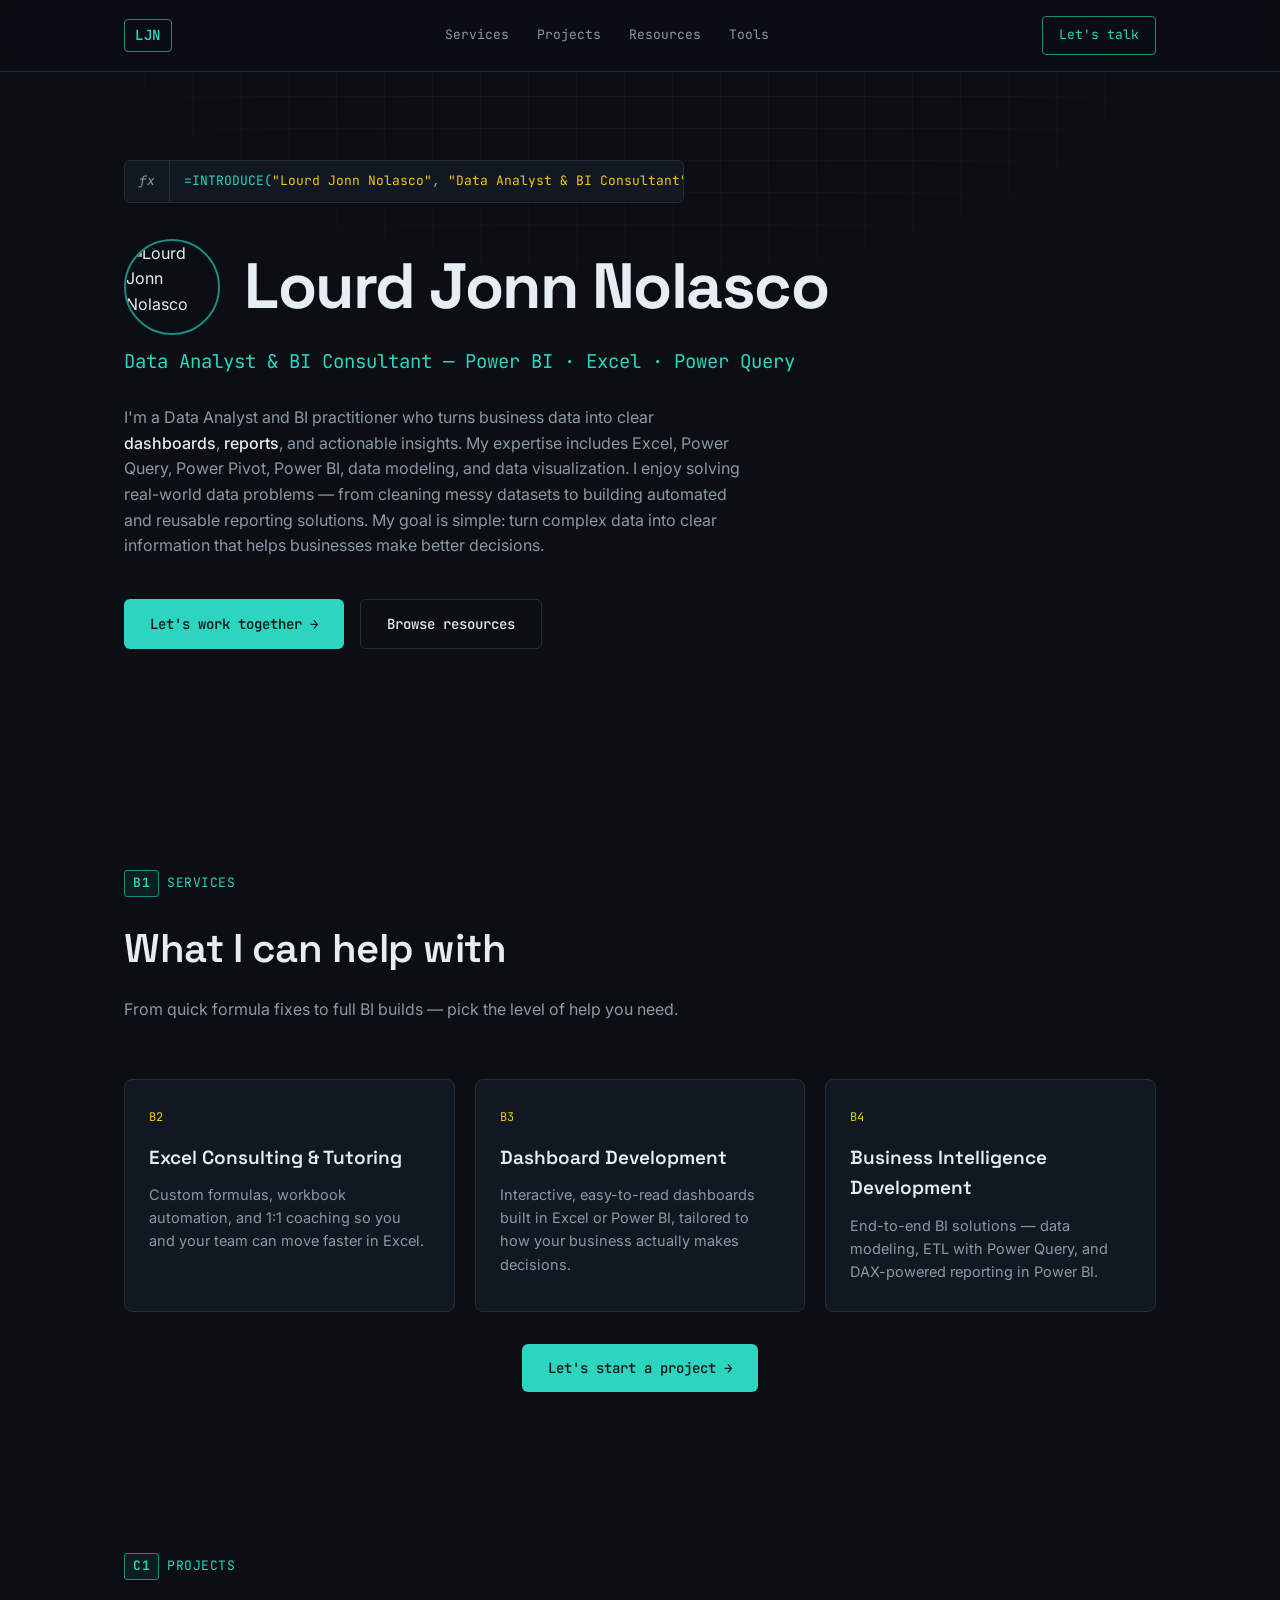
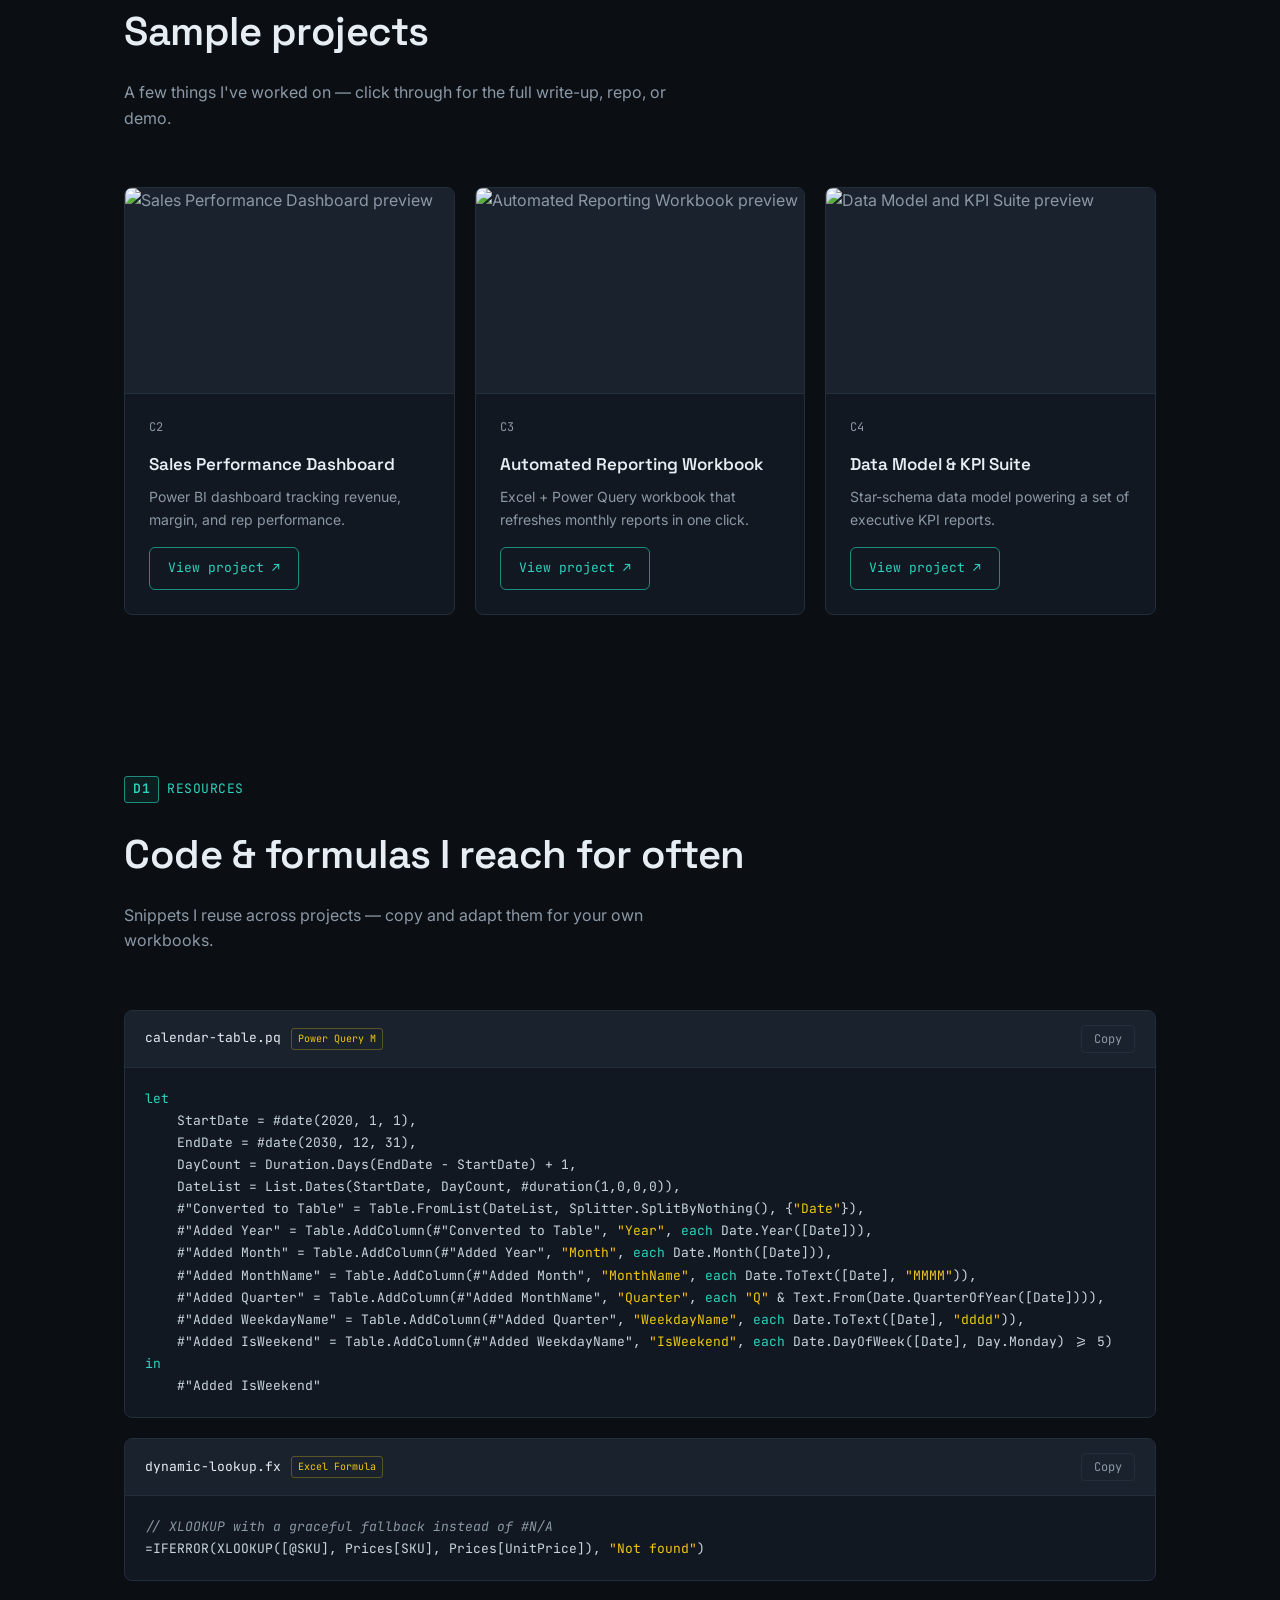
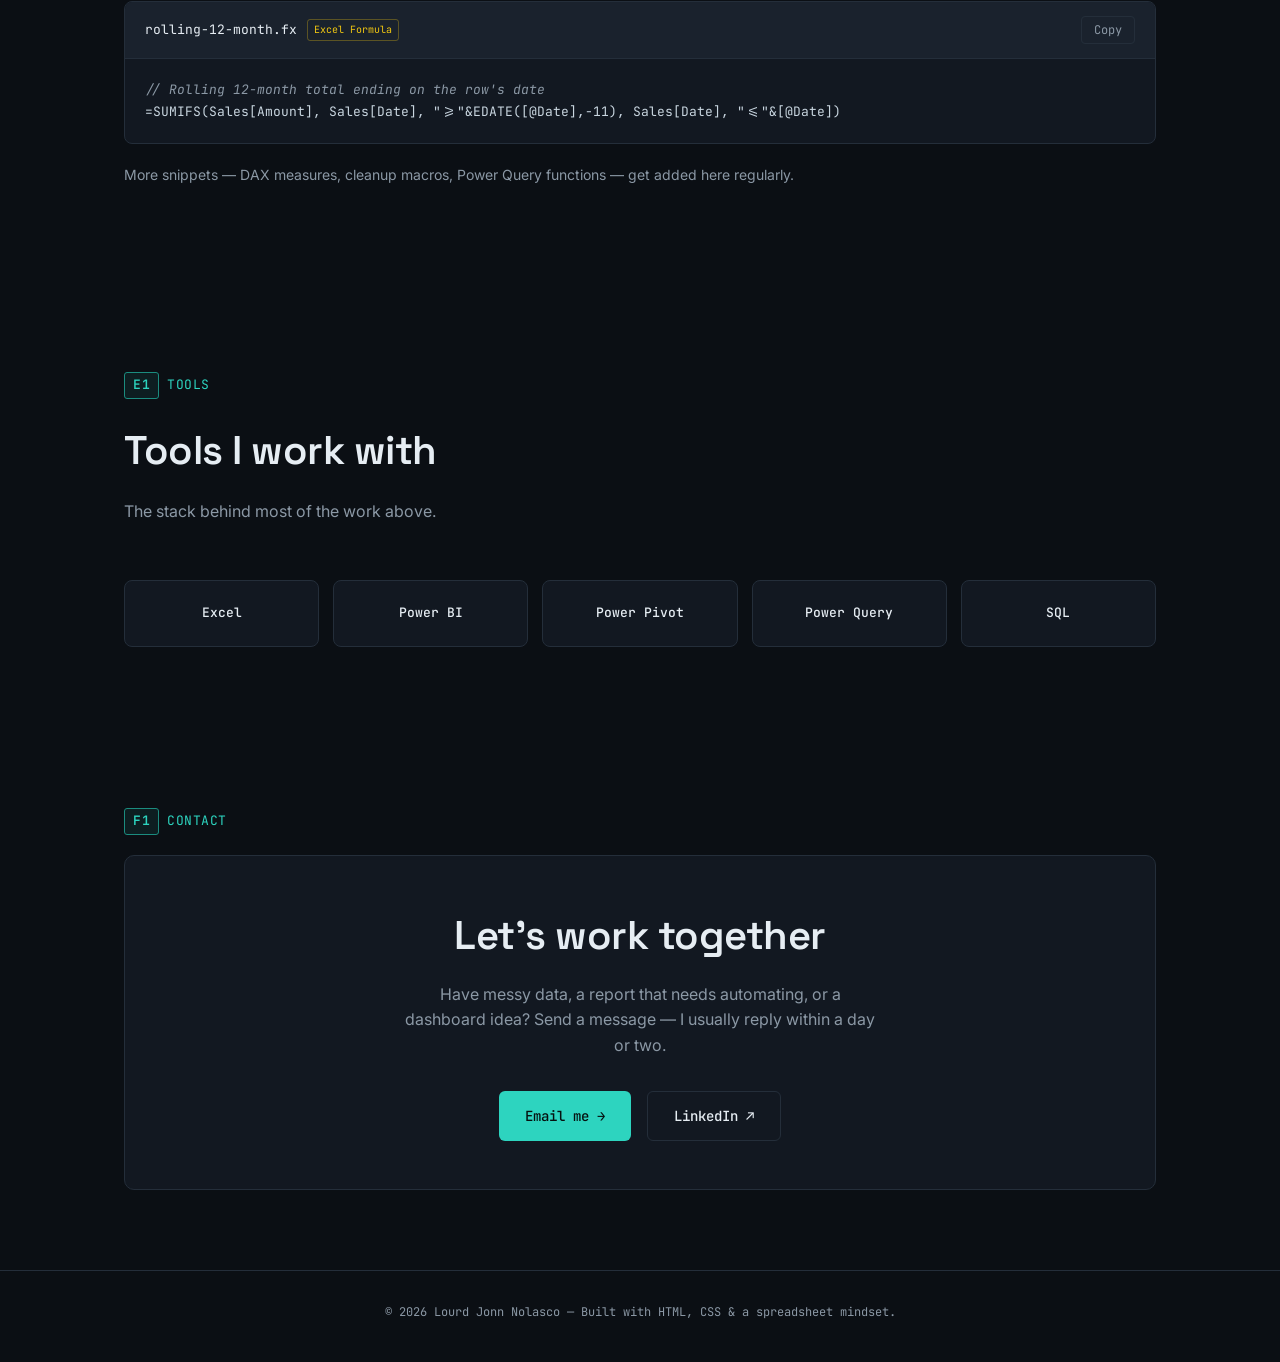
==== index.html @ ba70ca7f "Add files via upload" ====
<!DOCTYPE html>
<html lang="en">
<head>
<meta charset="UTF-8">
<meta name="viewport" content="width=device-width, initial-scale=1.0">
<title>Lourd Jonn Nolasco — Data Analyst &amp; BI Consultant</title>
<meta name="description" content="Lourd Jonn Nolasco — Data Analyst &amp; BI Consultant. Excel consulting, dashboard development, and business intelligence solutions.">
<link rel="preconnect" href="https://fonts.googleapis.com">
<link rel="preconnect" href="https://fonts.gstatic.com" crossorigin>
<link href="https://fonts.googleapis.com/css2?family=Space+Grotesk:wght@400;500;600;700&family=Inter:wght@400;500;600&family=JetBrains+Mono:wght@400;500;600&display=swap" rel="stylesheet">
<link rel="stylesheet" href="assets/css/style.css">
</head>
<body>

<div class="grid-bg"></div>

<nav>
  <div class="nav-inner">
    <a href="#hero" class="logo">LJN</a>
    <div class="nav-links">
      <a href="#services">Services</a>
      <a href="#projects">Projects</a>
      <a href="#resources">Resources</a>
      <a href="#tools">Tools</a>
    </div>
    <a href="#contact" class="nav-cta">Let's talk</a>
  </div>
</nav>

<main class="wrap">

  <!-- HERO / ABOUT -->
  <section id="hero">
    <div class="formula-bar">
      <span class="fx">fx</span>
      <span class="formula">=INTRODUCE(<span class="str">"Lourd Jonn Nolasco"</span>, <span class="str">"Data Analyst &amp; BI Consultant"</span>)</span>
    </div>
    <div class="hero-top">
      <img src="photo.jpg" alt="Lourd Jonn Nolasco" class="hero-photo">
      <h1 class="hero-title">Lourd Jonn Nolasco</h1>
    </div>
    <p class="hero-subtitle">Data Analyst &amp; BI Consultant — Power BI · Excel · Power Query</p>
    <p class="hero-bio">
      I'm a Data Analyst and BI practitioner who turns business data into clear
      <strong>dashboards</strong>, <strong>reports</strong>, and actionable insights. My expertise
      includes Excel, Power Query, Power Pivot, Power BI, data modeling, and data visualization.
      I enjoy solving real-world data problems — from cleaning messy datasets to building automated
      and reusable reporting solutions. My goal is simple: turn complex data into clear information
      that helps businesses make better decisions.
    </p>
    <div class="btn-row">
      <a href="#contact" class="btn btn-primary">Let's work together →</a>
      <a href="#resources" class="btn btn-secondary">Browse resources</a>
    </div>
  </section>

  <!-- SERVICES -->
  <section id="services">
    <span class="eyebrow"><span class="cell">B1</span> SERVICES</span>
    <h2>What I can help with</h2>
    <p class="section-intro">From quick formula fixes to full BI builds — pick the level of help you need.</p>
    <div class="services-grid">
      <div class="service-card">
        <span class="service-ref">B2</span>
        <h3>Excel Consulting &amp; Tutoring</h3>
        <p>Custom formulas, workbook automation, and 1:1 coaching so you and your team can move faster in Excel.</p>
      </div>
      <div class="service-card">
        <span class="service-ref">B3</span>
        <h3>Dashboard Development</h3>
        <p>Interactive, easy-to-read dashboards built in Excel or Power BI, tailored to how your business actually makes decisions.</p>
      </div>
      <div class="service-card">
        <span class="service-ref">B4</span>
        <h3>Business Intelligence Development</h3>
        <p>End-to-end BI solutions — data modeling, ETL with Power Query, and DAX-powered reporting in Power BI.</p>
      </div>
    </div>

    <!-- TODO: replace # with your actual Google Form link -->
    <div class="services-cta">
      <a href="#" target="_blank" rel="noopener" class="btn btn-primary" id="start-project-btn">Let's start a project →</a>
    </div>
  </section>

  <!-- PROJECTS -->
  <section id="projects">
    <span class="eyebrow"><span class="cell">C1</span> PROJECTS</span>
    <h2>Sample projects</h2>
    <p class="section-intro">A few things I've worked on — click through for the full write-up, repo, or demo.</p>
    <div class="projects-grid">

      <!-- Project 1 -->
      <div class="project-card">
        <div class="project-thumb">
          <!-- TODO: replace with your thumbnail image or GIF, e.g. assets/images/projects/sales-dashboard.gif -->
          <img src="assets/images/projects/sales-dashboard.gif" alt="Sales Performance Dashboard preview">
        </div>
        <div class="project-body">
          <span class="ref">C2</span>
          <h3>Sales Performance Dashboard</h3>
          <p>Power BI dashboard tracking revenue, margin, and rep performance.</p>
          <!-- TODO: replace # with your YouTube / GitHub / live demo link -->
          <a href="#" target="_blank" rel="noopener" class="project-link">View project ↗</a>
        </div>
      </div>

      <!-- Project 2 -->
      <div class="project-card">
        <div class="project-thumb">
          <img src="assets/images/projects/automated-reporting.gif" alt="Automated Reporting Workbook preview">
        </div>
        <div class="project-body">
          <span class="ref">C3</span>
          <h3>Automated Reporting Workbook</h3>
          <p>Excel + Power Query workbook that refreshes monthly reports in one click.</p>
          <a href="#" target="_blank" rel="noopener" class="project-link">View project ↗</a>
        </div>
      </div>

      <!-- Project 3 -->
      <div class="project-card">
        <div class="project-thumb">
          <img src="assets/images/projects/kpi-suite.gif" alt="Data Model and KPI Suite preview">
        </div>
        <div class="project-body">
          <span class="ref">C4</span>
          <h3>Data Model &amp; KPI Suite</h3>
          <p>Star-schema data model powering a set of executive KPI reports.</p>
          <a href="#" target="_blank" rel="noopener" class="project-link">View project ↗</a>
        </div>
      </div>

    </div>
  </section>

  <!-- RESOURCES -->
  <section id="resources">
    <span class="eyebrow"><span class="cell">D1</span> RESOURCES</span>
    <h2>Code &amp; formulas I reach for often</h2>
    <p class="section-intro">Snippets I reuse across projects — copy and adapt them for your own workbooks.</p>

    <div class="resource-block">
      <div class="resource-header">
        <span class="resource-title">calendar-table.pq <span class="tag">Power Query M</span></span>
        <button class="copy-btn" data-target="snippet-1">Copy</button>
      </div>
      <pre id="snippet-1"><span class="kw">let</span>
    StartDate = #date(2020, 1, 1),
    EndDate = #date(2030, 12, 31),
    DayCount = Duration.Days(EndDate - StartDate) + 1,
    DateList = List.Dates(StartDate, DayCount, #duration(1,0,0,0)),
    #"Converted to Table" = Table.FromList(DateList, Splitter.SplitByNothing(), {<span class="str">"Date"</span>}),
    #"Added Year" = Table.AddColumn(#"Converted to Table", <span class="str">"Year"</span>, <span class="kw">each</span> Date.Year([Date])),
    #"Added Month" = Table.AddColumn(#"Added Year", <span class="str">"Month"</span>, <span class="kw">each</span> Date.Month([Date])),
    #"Added MonthName" = Table.AddColumn(#"Added Month", <span class="str">"MonthName"</span>, <span class="kw">each</span> Date.ToText([Date], <span class="str">"MMMM"</span>)),
    #"Added Quarter" = Table.AddColumn(#"Added MonthName", <span class="str">"Quarter"</span>, <span class="kw">each</span> <span class="str">"Q"</span> &amp; Text.From(Date.QuarterOfYear([Date]))),
    #"Added WeekdayName" = Table.AddColumn(#"Added Quarter", <span class="str">"WeekdayName"</span>, <span class="kw">each</span> Date.ToText([Date], <span class="str">"dddd"</span>)),
    #"Added IsWeekend" = Table.AddColumn(#"Added WeekdayName", <span class="str">"IsWeekend"</span>, <span class="kw">each</span> Date.DayOfWeek([Date], Day.Monday) &gt;= 5)
<span class="kw">in</span>
    #"Added IsWeekend"</pre>
    </div>

    <div class="resource-block">
      <div class="resource-header">
        <span class="resource-title">dynamic-lookup.fx <span class="tag">Excel Formula</span></span>
        <button class="copy-btn" data-target="snippet-2">Copy</button>
      </div>
      <pre id="snippet-2"><span class="cm">// XLOOKUP with a graceful fallback instead of #N/A</span>
=IFERROR(XLOOKUP([@SKU], Prices[SKU], Prices[UnitPrice]), <span class="str">"Not found"</span>)</pre>
    </div>

    <div class="resource-block">
      <div class="resource-header">
        <span class="resource-title">rolling-12-month.fx <span class="tag">Excel Formula</span></span>
        <button class="copy-btn" data-target="snippet-3">Copy</button>
      </div>
      <pre id="snippet-3"><span class="cm">// Rolling 12-month total ending on the row's date</span>
=SUMIFS(Sales[Amount], Sales[Date], "&gt;="&amp;EDATE([@Date],-11), Sales[Date], "&lt;="&amp;[@Date])</pre>
    </div>

    <p class="resource-note">More snippets — DAX measures, cleanup macros, Power Query functions — get added here regularly.</p>
  </section>

  <!-- TOOLS -->
  <section id="tools">
    <span class="eyebrow"><span class="cell">E1</span> TOOLS</span>
    <h2>Tools I work with</h2>
    <p class="section-intro">The stack behind most of the work above.</p>
    <div class="tools-grid">
      <div class="tool-badge"><div class="tool-name">Excel</div></div>
      <div class="tool-badge"><div class="tool-name">Power BI</div></div>
      <div class="tool-badge"><div class="tool-name">Power Pivot</div></div>
      <div class="tool-badge"><div class="tool-name">Power Query</div></div>
      <div class="tool-badge"><div class="tool-name">SQL</div></div>
    </div>
  </section>

  <!-- CONTACT -->
  <section id="contact">
    <span class="eyebrow"><span class="cell">F1</span> CONTACT</span>
    <div class="contact-box">
      <h2>Let's work together</h2>
      <p>Have messy data, a report that needs automating, or a dashboard idea? Send a message — I usually reply within a day or two.</p>
      <div class="contact-links">
        <a href="mailto:lourd.nolasco@gmail.com" class="btn btn-primary">Email me →</a>
        <a href="https://www.linkedin.com/in/ljnolasco/" target="_blank" rel="noopener" class="btn btn-secondary">LinkedIn ↗</a>
      </div>
    </div>
  </section>

</main>

<footer>
  © <span id="year"></span> Lourd Jonn Nolasco — Built with HTML, CSS &amp; a spreadsheet mindset.
</footer>

<script>
  document.getElementById('year').textContent = new Date().getFullYear();

  document.querySelectorAll('.copy-btn').forEach(btn => {
    btn.addEventListener('click', () => {
      const target = document.getElementById(btn.dataset.target);
      const text = target.innerText;
      navigator.clipboard.writeText(text).then(() => {
        const original = btn.textContent;
        btn.textContent = 'Copied';
        btn.classList.add('copied');
        setTimeout(() => {
          btn.textContent = original;
          btn.classList.remove('copied');
        }, 1500);
      });
    });
  });
</script>

</body>
</html>
---- assets/css/style.css ----
:root{
  --bg:#0B0F14;
  --surface:#121821;
  --surface-2:#1A222D;
  --border:#242E3A;
  --text:#E6EDF3;
  --text-muted:#8B98A5;
  --accent:#2DD4BF;
  --accent-dim:#1B8C7F;
  --accent-2:#F2C811;
  --font-display:'Space Grotesk', sans-serif;
  --font-body:'Inter', sans-serif;
  --font-mono:'JetBrains Mono', monospace;
}

*{margin:0;padding:0;box-sizing:border-box;}

html{scroll-behavior:smooth;}

body{
  background:var(--bg);
  color:var(--text);
  font-family:var(--font-body);
  line-height:1.6;
  -webkit-font-smoothing:antialiased;
}

a{color:inherit;text-decoration:none;}

.grid-bg{
  position:fixed;
  inset:0;
  background-image:
    linear-gradient(to right, rgba(230,237,243,0.035) 1px, transparent 1px),
    linear-gradient(to bottom, rgba(230,237,243,0.035) 1px, transparent 1px);
  background-size:48px 32px;
  mask-image:radial-gradient(ellipse 80% 60% at 50% 0%, #000 20%, transparent 75%);
  pointer-events:none;
  z-index:0;
}

.wrap{
  max-width:1080px;
  margin:0 auto;
  padding:0 24px;
  position:relative;
  z-index:1;
}

/* NAV */
nav{
  position:fixed;
  top:0;left:0;right:0;
  z-index:100;
  background:rgba(11,15,20,0.85);
  backdrop-filter:blur(10px);
  border-bottom:1px solid var(--border);
}
.nav-inner{
  max-width:1080px;
  margin:0 auto;
  padding:16px 24px;
  display:flex;
  align-items:center;
  justify-content:space-between;
}
.logo{
  font-family:var(--font-mono);
  font-size:14px;
  font-weight:600;
  color:var(--accent);
  border:1px solid var(--accent-dim);
  padding:4px 10px;
  border-radius:4px;
  letter-spacing:0.5px;
}
.nav-links{
  display:flex;
  gap:28px;
  font-family:var(--font-mono);
  font-size:13px;
  color:var(--text-muted);
}
.nav-links a{transition:color .2s;}
.nav-links a:hover{color:var(--accent);}
.nav-cta{
  font-family:var(--font-mono);
  font-size:13px;
  padding:8px 16px;
  border:1px solid var(--accent-dim);
  border-radius:4px;
  color:var(--accent);
  transition:all .2s;
  white-space:nowrap;
}
.nav-cta:hover{background:var(--accent);color:#06110F;}

.mobile-toggle{display:none;background:none;border:none;color:var(--text);font-size:22px;cursor:pointer;}

/* SECTION shared */
section{
  padding:120px 0 40px;
  position:relative;
}
.eyebrow{
  font-family:var(--font-mono);
  font-size:13px;
  color:var(--accent);
  display:inline-flex;
  align-items:center;
  gap:8px;
  margin-bottom:20px;
  letter-spacing:0.5px;
}
.eyebrow .cell{
  border:1px solid var(--accent-dim);
  background:rgba(45,212,191,0.08);
  padding:2px 8px;
  border-radius:3px;
  font-weight:600;
}
h2{
  font-family:var(--font-display);
  font-size:clamp(28px,4vw,40px);
  font-weight:600;
  margin-bottom:16px;
  letter-spacing:-0.5px;
}
.section-intro{
  color:var(--text-muted);
  max-width:560px;
  margin-bottom:56px;
  font-size:16px;
}

/* HERO */
#hero{padding-top:160px;padding-bottom:100px;}
.formula-bar{
  display:flex;
  align-items:center;
  gap:0;
  font-family:var(--font-mono);
  font-size:13px;
  border:1px solid var(--border);
  border-radius:6px;
  background:var(--surface);
  max-width:560px;
  margin-bottom:36px;
  overflow:hidden;
}
.formula-bar .fx{
  padding:10px 14px;
  color:var(--text-muted);
  border-right:1px solid var(--border);
  font-style:italic;
}
.formula-bar .formula{
  padding:10px 14px;
  color:var(--accent);
  overflow-x:auto;
  white-space:nowrap;
}
.formula-bar .formula .str{color:var(--accent-2);}

.hero-top{
  display:flex;
  align-items:center;
  gap:24px;
  margin-bottom:12px;
}
.hero-photo{
  width:96px;
  height:96px;
  border-radius:50%;
  object-fit:cover;
  border:2px solid var(--accent-dim);
  flex-shrink:0;
}
.hero-title{
  font-family:var(--font-display);
  font-weight:700;
  font-size:clamp(38px,6vw,64px);
  line-height:1.05;
  letter-spacing:-1.5px;
  margin:0;
}
.hero-subtitle{
  font-family:var(--font-mono);
  color:var(--accent);
  font-size:clamp(15px,2vw,19px);
  margin-bottom:28px;
}
.hero-bio{
  max-width:620px;
  color:var(--text-muted);
  font-size:16px;
  margin-bottom:40px;
}
.hero-bio strong{color:var(--text);font-weight:500;}

.btn-row{display:flex;gap:16px;flex-wrap:wrap;}
.btn{
  font-family:var(--font-mono);
  font-size:14px;
  padding:13px 26px;
  border-radius:6px;
  font-weight:500;
  transition:all .2s;
  display:inline-flex;
  align-items:center;
  gap:8px;
}
.btn-primary{
  background:var(--accent);
  color:#06110F;
}
.btn-primary:hover{background:#4de3d1;transform:translateY(-1px);}
.btn-secondary{
  border:1px solid var(--border);
  color:var(--text);
}
.btn-secondary:hover{border-color:var(--accent-dim);color:var(--accent);}

/* SERVICES */
.services-grid{
  display:grid;
  grid-template-columns:repeat(3,1fr);
  gap:20px;
}
.service-card{
  background:var(--surface);
  border:1px solid var(--border);
  border-radius:8px;
  padding:28px 24px;
  transition:border-color .2s, transform .2s;
}
.service-card:hover{border-color:var(--accent-dim);transform:translateY(-3px);}
.service-ref{
  font-family:var(--font-mono);
  font-size:12px;
  color:var(--accent-2);
  margin-bottom:16px;
  display:block;
}
.service-card h3{
  font-family:var(--font-display);
  font-size:19px;
  font-weight:600;
  margin-bottom:10px;
}
.service-card p{color:var(--text-muted);font-size:14.5px;}

/* SERVICES CTA (Let's start a project) */
.services-cta{
  margin-top:32px;
  display:flex;
  justify-content:center;
}

/* PROJECTS */
.projects-grid{
  display:grid;
  grid-template-columns:repeat(3,1fr);
  gap:20px;
}
.project-card{
  border:1px solid var(--border);
  border-radius:8px;
  overflow:hidden;
  display:flex;
  flex-direction:column;
  color:var(--text-muted);
  background:var(--surface);
  transition:border-color .2s, transform .2s;
}
.project-card:hover{border-color:var(--accent-dim);transform:translateY(-3px);}

.project-thumb{
  width:100%;
  aspect-ratio:16/10;
  background:var(--surface-2);
  overflow:hidden;
  position:relative;
  border-bottom:1px solid var(--border);
}
.project-thumb img{
  width:100%;
  height:100%;
  object-fit:cover;
  display:block;
}

.project-body{
  padding:24px;
  display:flex;
  flex-direction:column;
  flex:1;
}
.project-card .ref{
  font-family:var(--font-mono);
  font-size:12px;
  color:var(--text-muted);
}
.project-card h3{
  font-family:var(--font-display);
  font-size:17px;
  color:var(--text);
  font-weight:600;
  margin:14px 0 8px;
}
.project-card p{font-size:14px;margin-bottom:16px;}
.project-card .status{
  font-family:var(--font-mono);
  font-size:11px;
  color:var(--accent);
  border:1px solid var(--accent-dim);
  display:inline-block;
  padding:3px 8px;
  border-radius:3px;
  margin-top:auto;
  margin-bottom:16px;
  width:fit-content;
}
.project-link{
  font-family:var(--font-mono);
  font-size:13px;
  padding:10px 18px;
  border-radius:6px;
  border:1px solid var(--accent-dim);
  color:var(--accent);
  display:inline-flex;
  align-items:center;
  gap:6px;
  width:fit-content;
  transition:all .2s;
  margin-top:auto;
}
.project-link:hover{background:var(--accent);color:#06110F;}

/* RESOURCES */
.resource-block{
  background:var(--surface);
  border:1px solid var(--border);
  border-radius:8px;
  margin-bottom:20px;
  overflow:hidden;
}
.resource-header{
  display:flex;
  align-items:center;
  justify-content:space-between;
  padding:14px 20px;
  border-bottom:1px solid var(--border);
  background:var(--surface-2);
}
.resource-title{
  font-family:var(--font-mono);
  font-size:13px;
  color:var(--text);
  display:flex;
  align-items:center;
  gap:10px;
}
.resource-title .tag{
  font-size:10px;
  color:var(--accent-2);
  border:1px solid rgba(242,200,17,0.3);
  padding:2px 6px;
  border-radius:3px;
}
.copy-btn{
  font-family:var(--font-mono);
  font-size:12px;
  color:var(--text-muted);
  background:none;
  border:1px solid var(--border);
  padding:5px 12px;
  border-radius:4px;
  cursor:pointer;
  transition:all .2s;
}
.copy-btn:hover{color:var(--accent);border-color:var(--accent-dim);}
.copy-btn.copied{color:var(--accent);border-color:var(--accent);}
pre{
  padding:20px;
  overflow-x:auto;
  font-family:var(--font-mono);
  font-size:13px;
  line-height:1.7;
  color:#c9d6e0;
}
pre .kw{color:var(--accent);}
pre .str{color:var(--accent-2);}
pre .cm{color:var(--text-muted);font-style:italic;}
.resource-note{
  color:var(--text-muted);
  font-size:14px;
  margin-bottom:24px;
}

/* TOOLS */
.tools-grid{
  display:grid;
  grid-template-columns:repeat(5,1fr);
  gap:14px;
}
.tool-badge{
  background:var(--surface);
  border:1px solid var(--border);
  border-radius:8px;
  padding:22px 16px;
  text-align:center;
  transition:all .2s;
}
.tool-badge:hover{border-color:var(--accent-dim);transform:translateY(-2px);}
.tool-badge .tool-name{
  font-family:var(--font-mono);
  font-size:13px;
  font-weight:500;
}

/* CONTACT */
#contact{padding-bottom:60px;}
.contact-box{
  background:var(--surface);
  border:1px solid var(--border);
  border-radius:10px;
  padding:48px 40px;
  text-align:center;
}
.contact-box h2{margin-bottom:14px;}
.contact-box p{color:var(--text-muted);max-width:480px;margin:0 auto 32px;}
.contact-links{
  display:flex;
  justify-content:center;
  gap:16px;
  flex-wrap:wrap;
}

footer{
  text-align:center;
  padding:32px 24px 40px;
  font-family:var(--font-mono);
  font-size:12px;
  color:var(--text-muted);
  border-top:1px solid var(--border);
  margin-top:20px;
}

@media (max-width:800px){
  .services-grid, .projects-grid{grid-template-columns:1fr;}
  .tools-grid{grid-template-columns:repeat(2,1fr);}
  .nav-links{display:none;}
  .mobile-toggle{display:block;}
}

@media (prefers-reduced-motion:reduce){
  html{scroll-behavior:auto;}
  *{transition:none !important;}
}

:focus-visible{
  outline:2px solid var(--accent);
  outline-offset:2px;
}
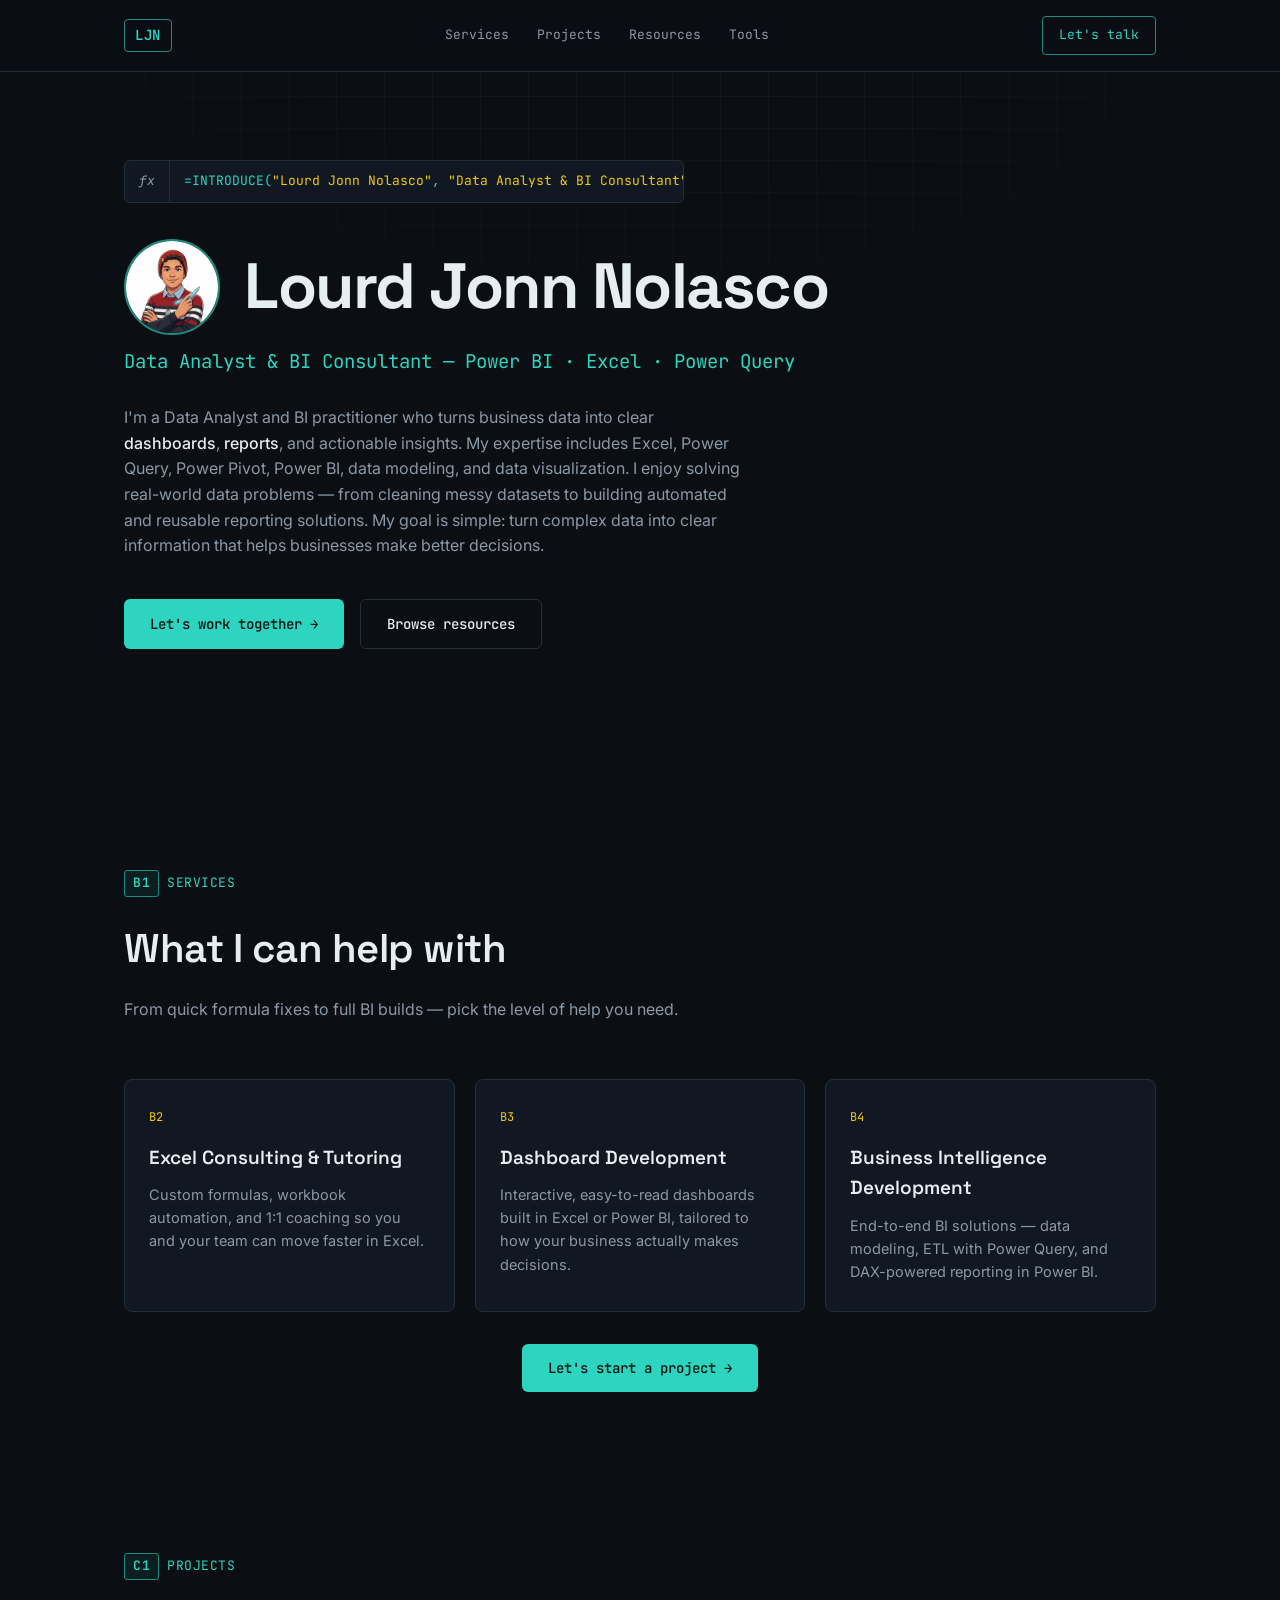
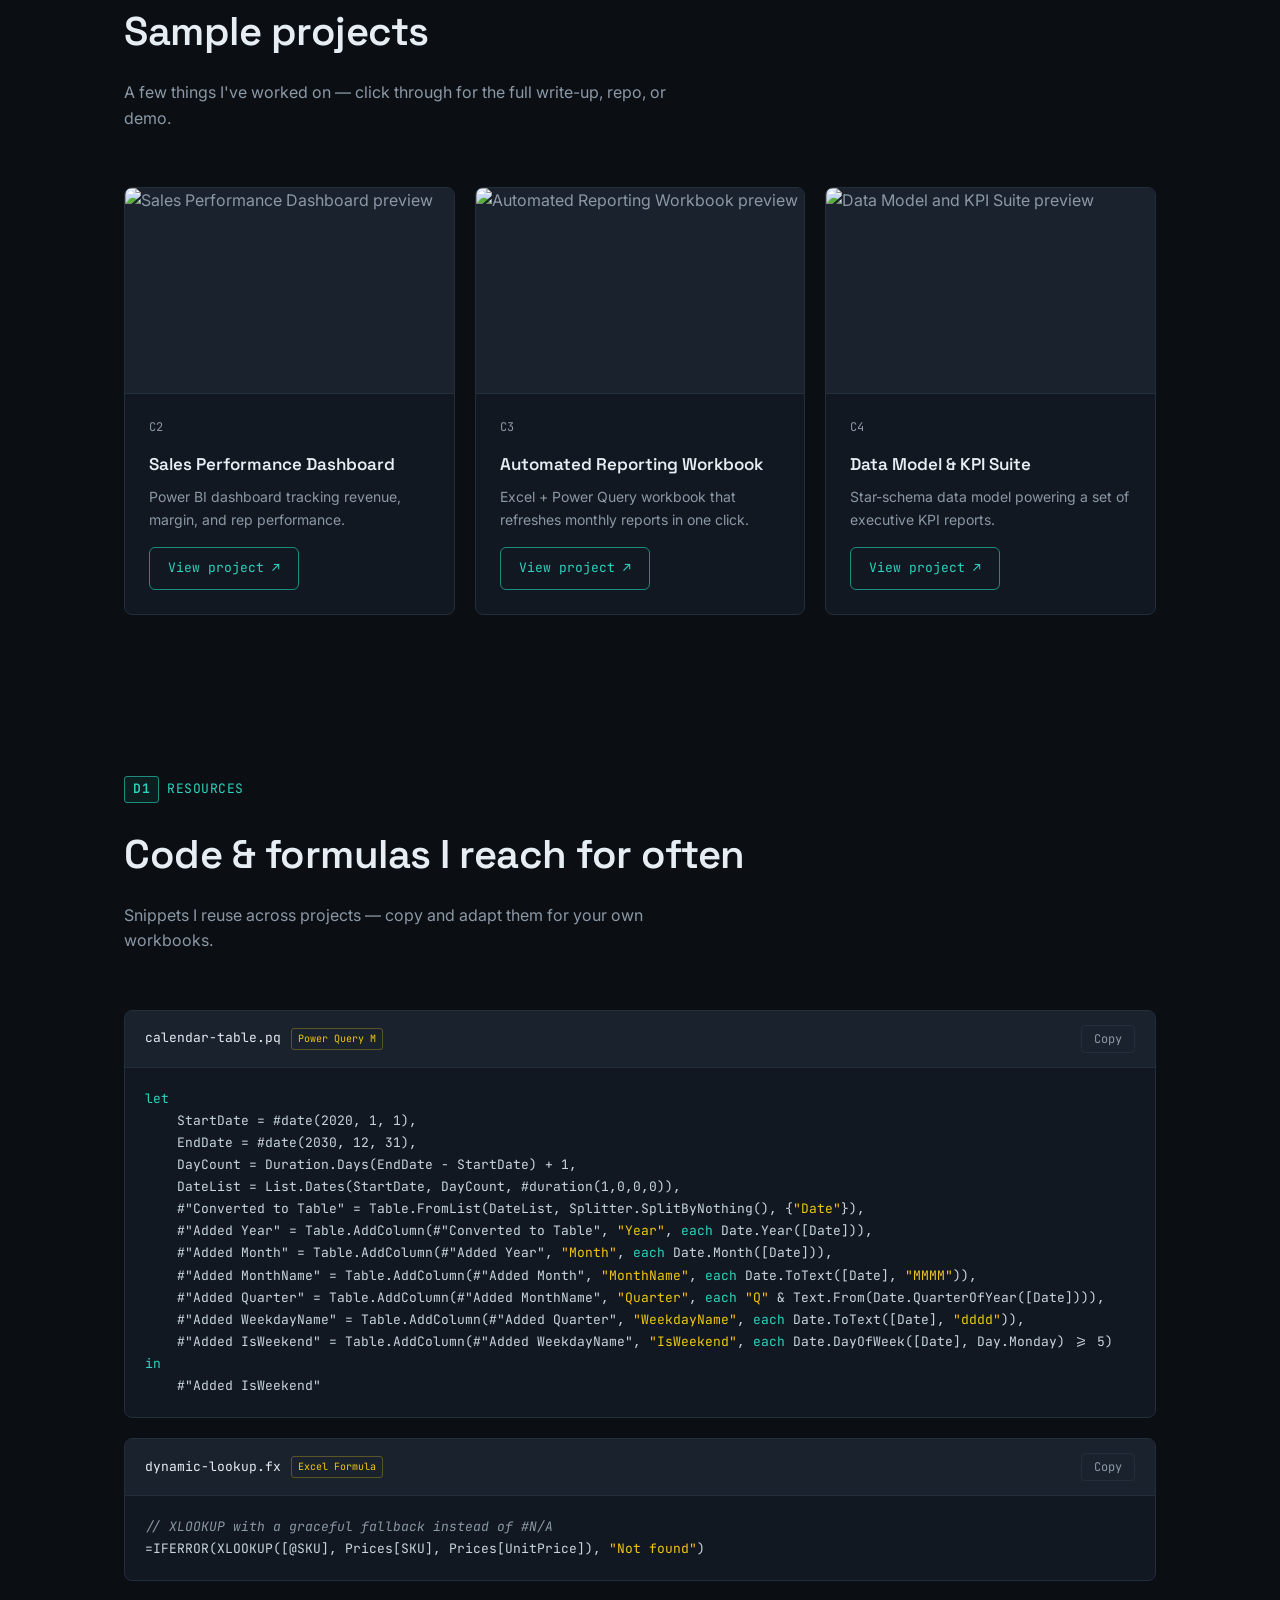
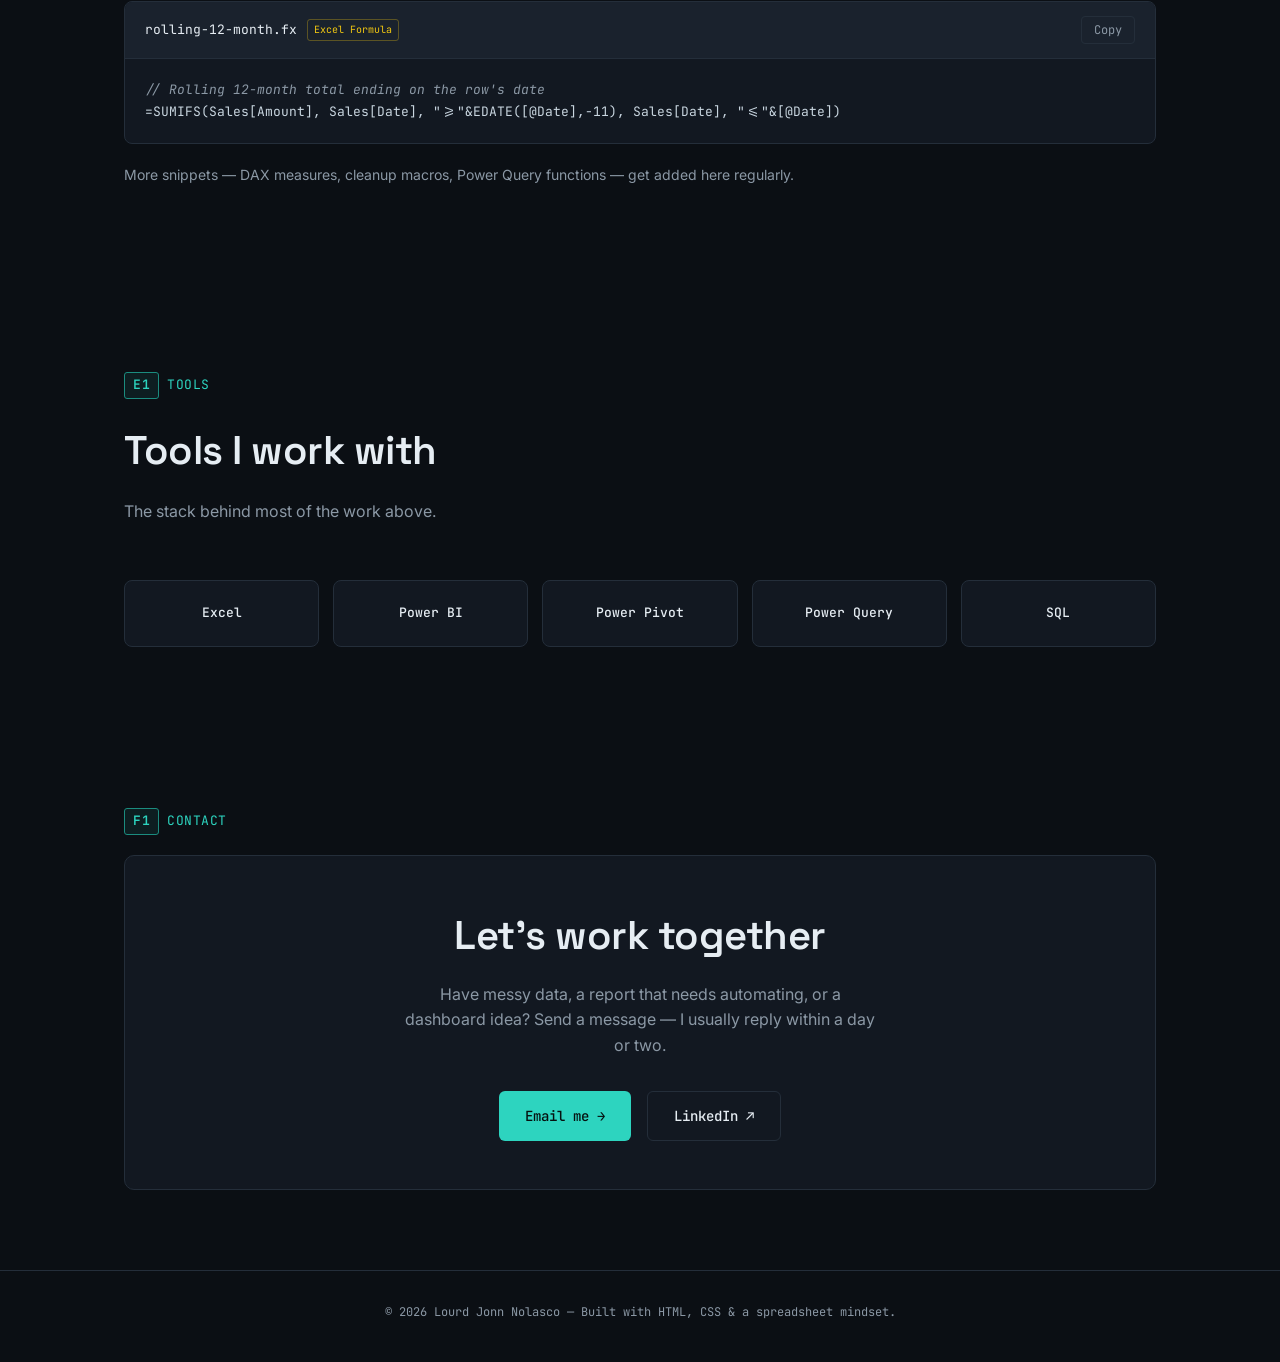
==== commit 1b31eaf2: "Update index.html" ====
--- a/index.html
+++ b/index.html
@@ -36,7 +36,7 @@
       <span class="formula">=INTRODUCE(<span class="str">"Lourd Jonn Nolasco"</span>, <span class="str">"Data Analyst &amp; BI Consultant"</span>)</span>
     </div>
     <div class="hero-top">
-      <img src="photo.jpg" alt="Lourd Jonn Nolasco" class="hero-photo">
+      <img src="assets/images/LJ.png" alt="Lourd Jonn Nolasco" class="hero-photo">
       <h1 class="hero-title">Lourd Jonn Nolasco</h1>
     </div>
     <p class="hero-subtitle">Data Analyst &amp; BI Consultant — Power BI · Excel · Power Query</p>
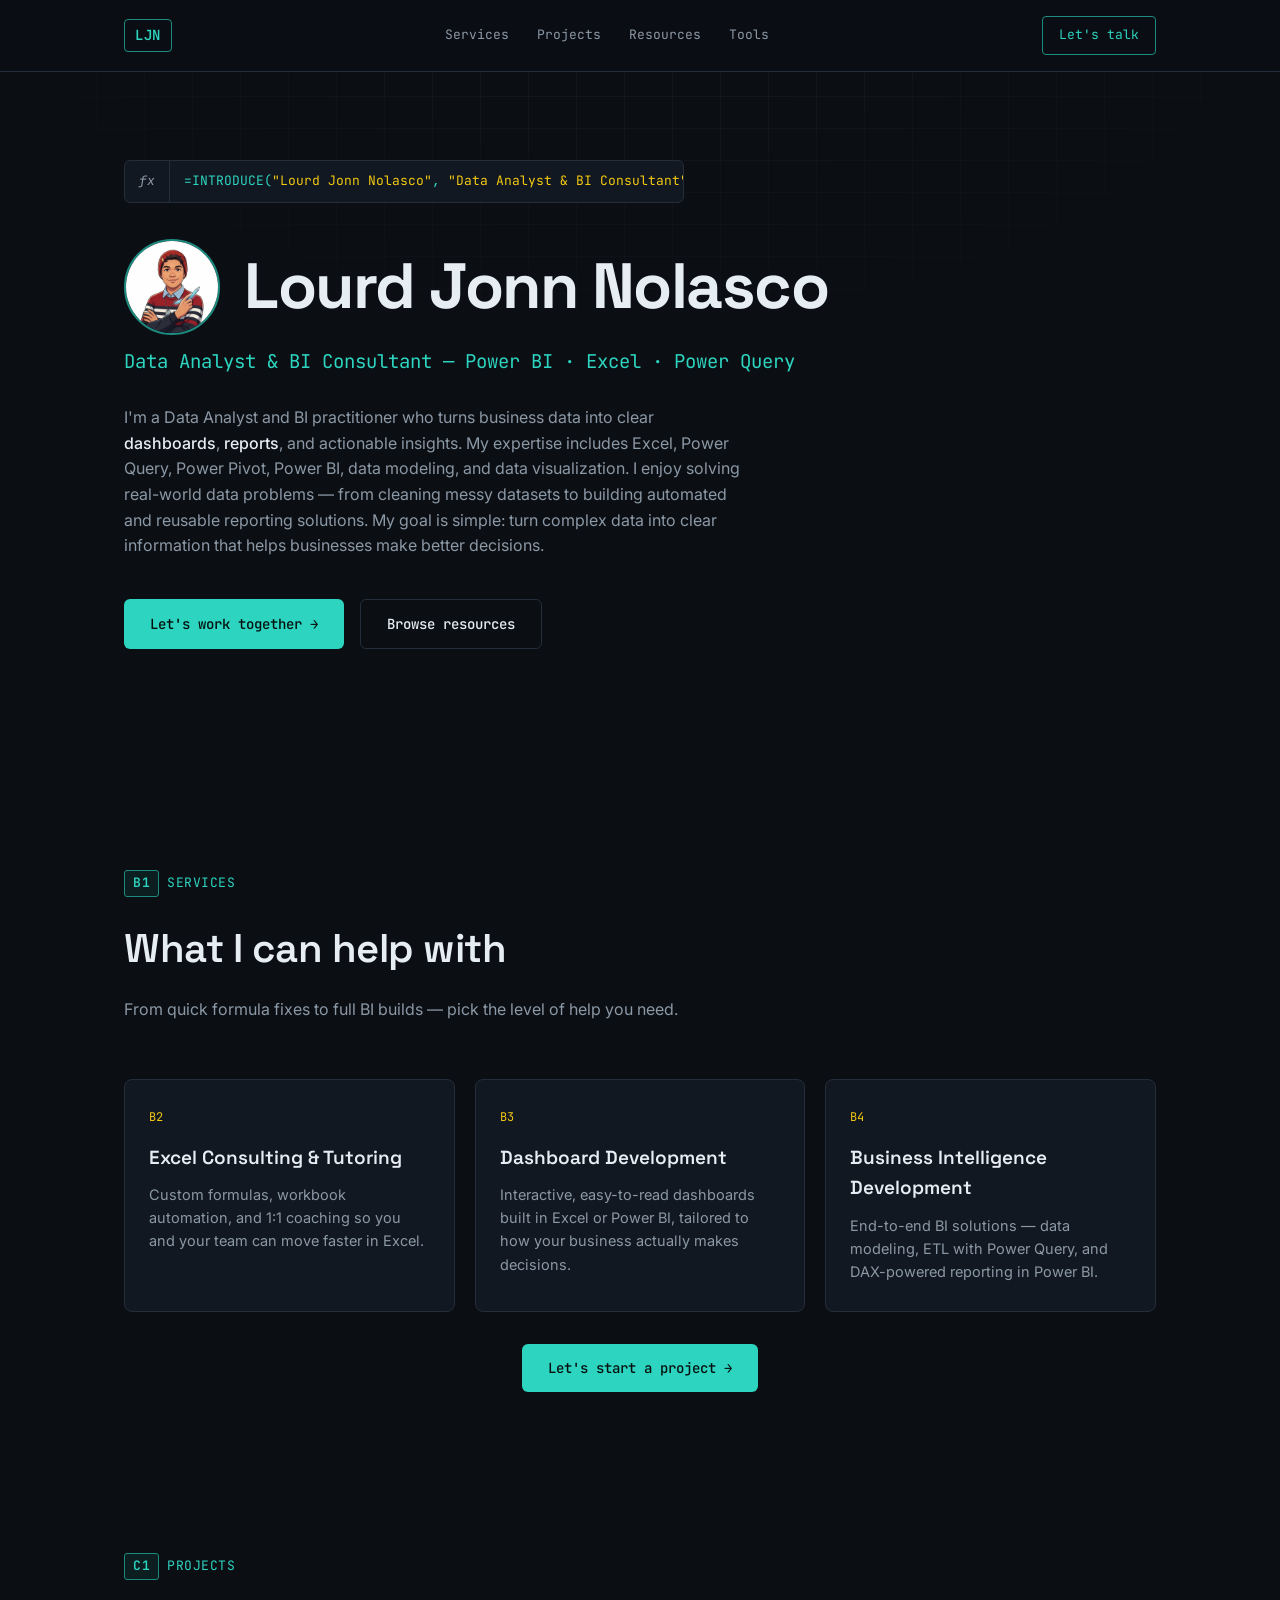
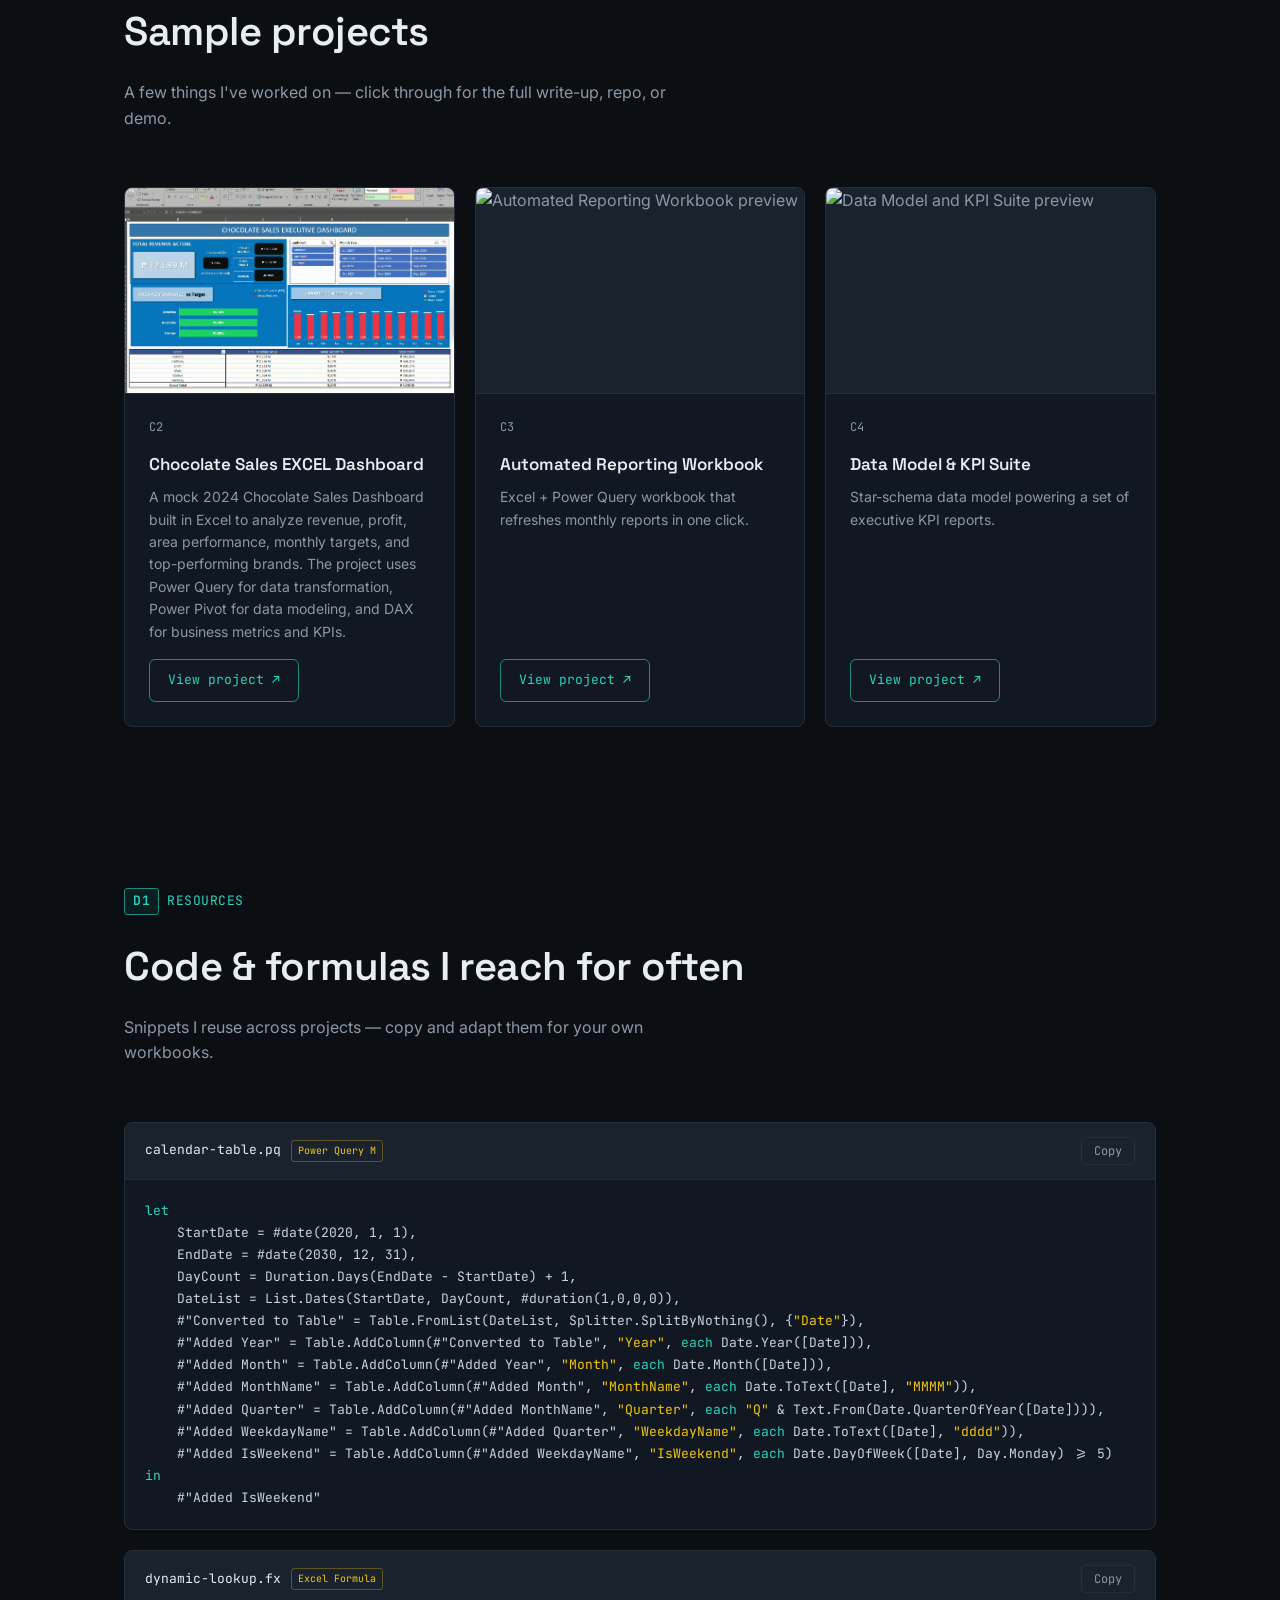
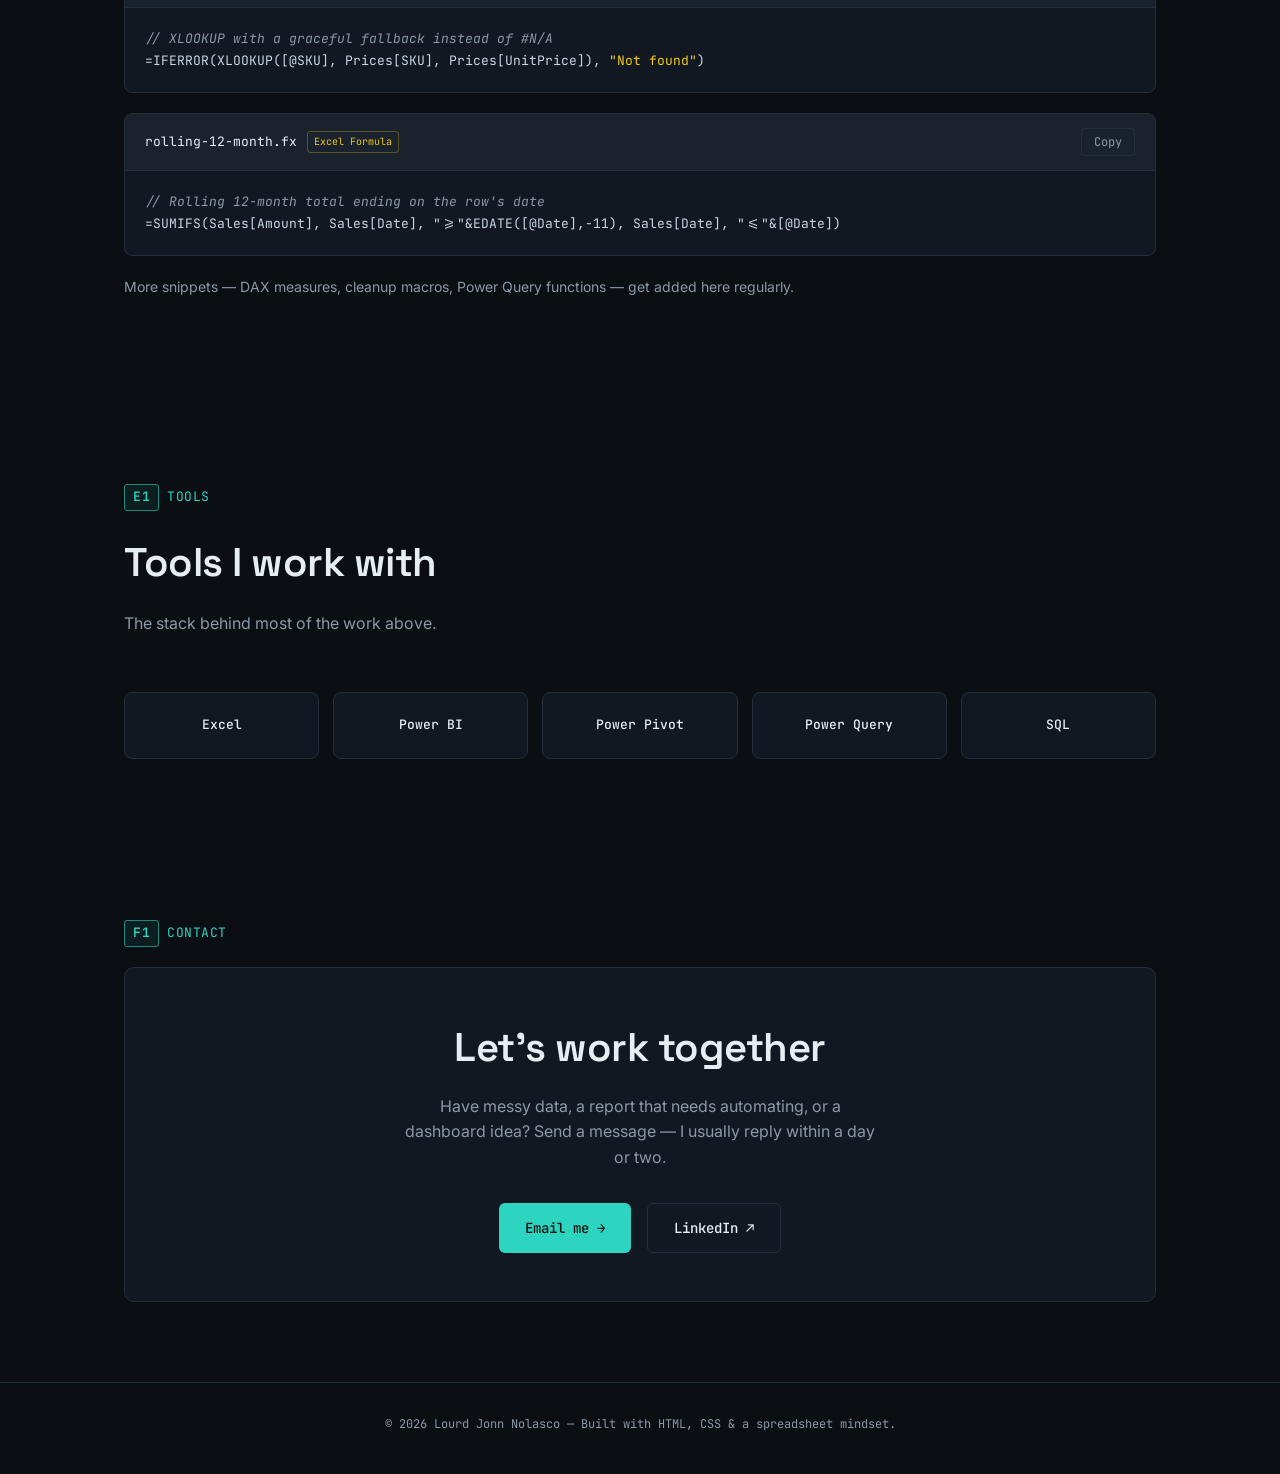
==== commit f2800afb: "Update index.html" ====
--- a/index.html
+++ b/index.html
@@ -94,12 +94,12 @@
       <div class="project-card">
         <div class="project-thumb">
           <!-- TODO: replace with your thumbnail image or GIF, e.g. assets/images/projects/sales-dashboard.gif -->
-          <img src="assets/images/projects/sales-dashboard.gif" alt="Sales Performance Dashboard preview">
+          <img src="assets/images/projects/Excel Project 1 - Chocolate Sales Dashboard GIF.gif" alt="Excel Project 1 - Chocolate Sales Dashboard GIF">
         </div>
         <div class="project-body">
           <span class="ref">C2</span>
-          <h3>Sales Performance Dashboard</h3>
-          <p>Power BI dashboard tracking revenue, margin, and rep performance.</p>
+          <h3>Chocolate Sales EXCEL Dashboard </h3>
+          <p>A mock 2024 Chocolate Sales Dashboard built in Excel to analyze revenue, profit, area performance, monthly targets, and top-performing brands. The project uses Power Query for data transformation, Power Pivot for data modeling, and DAX for business metrics and KPIs.</p>
           <!-- TODO: replace # with your YouTube / GitHub / live demo link -->
           <a href="#" target="_blank" rel="noopener" class="project-link">View project ↗</a>
         </div>
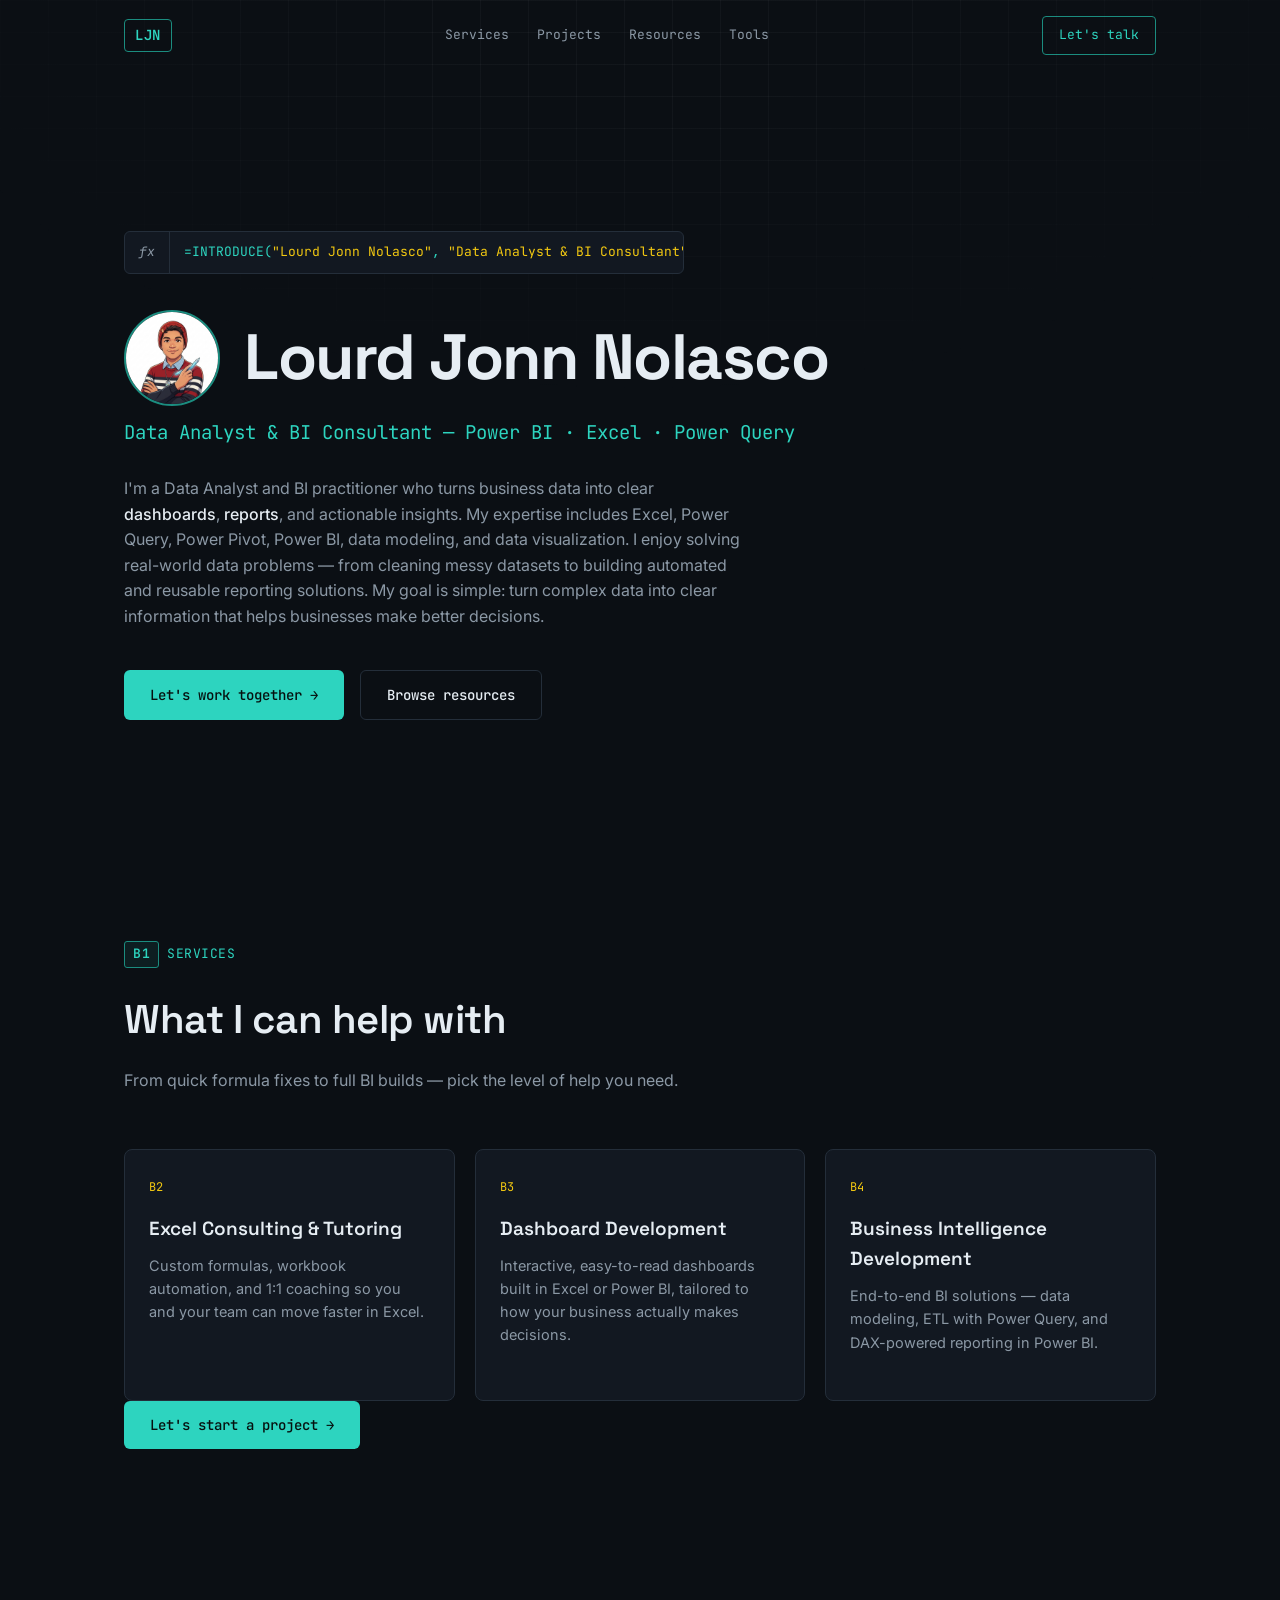
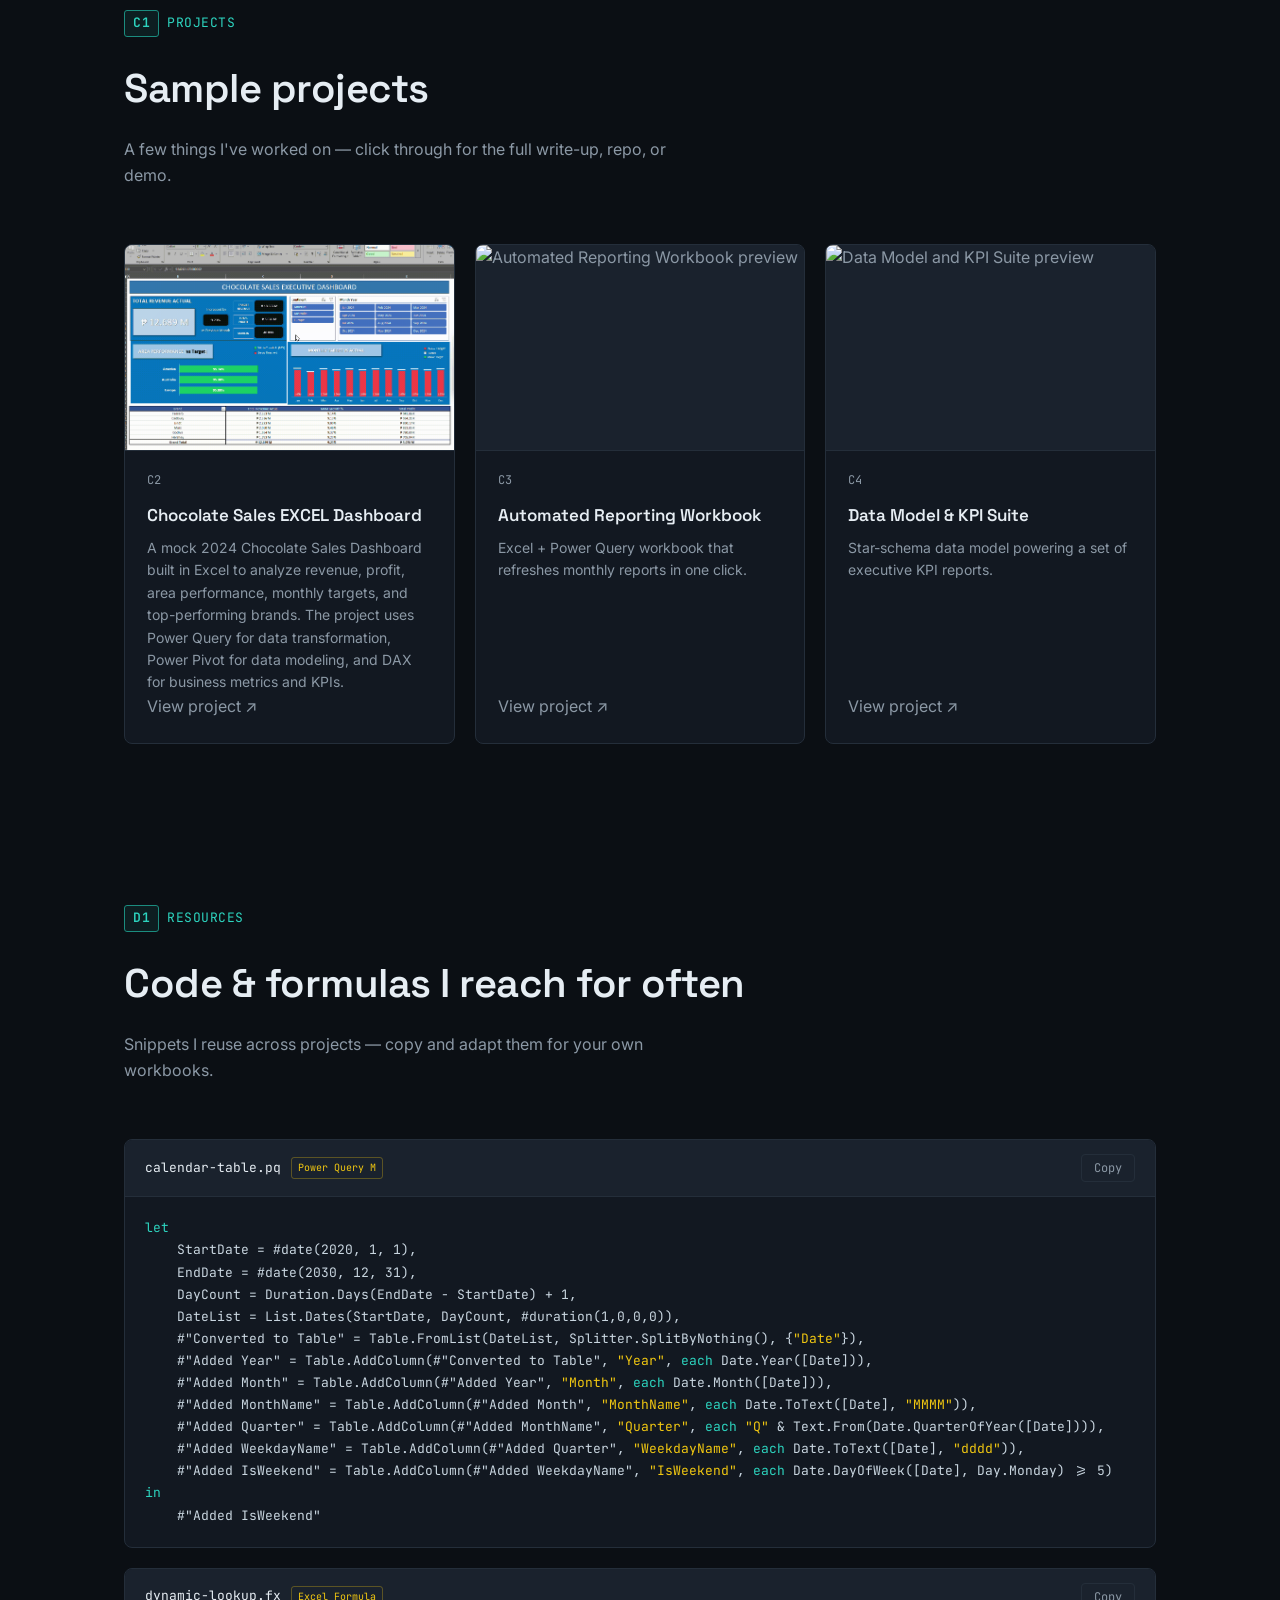
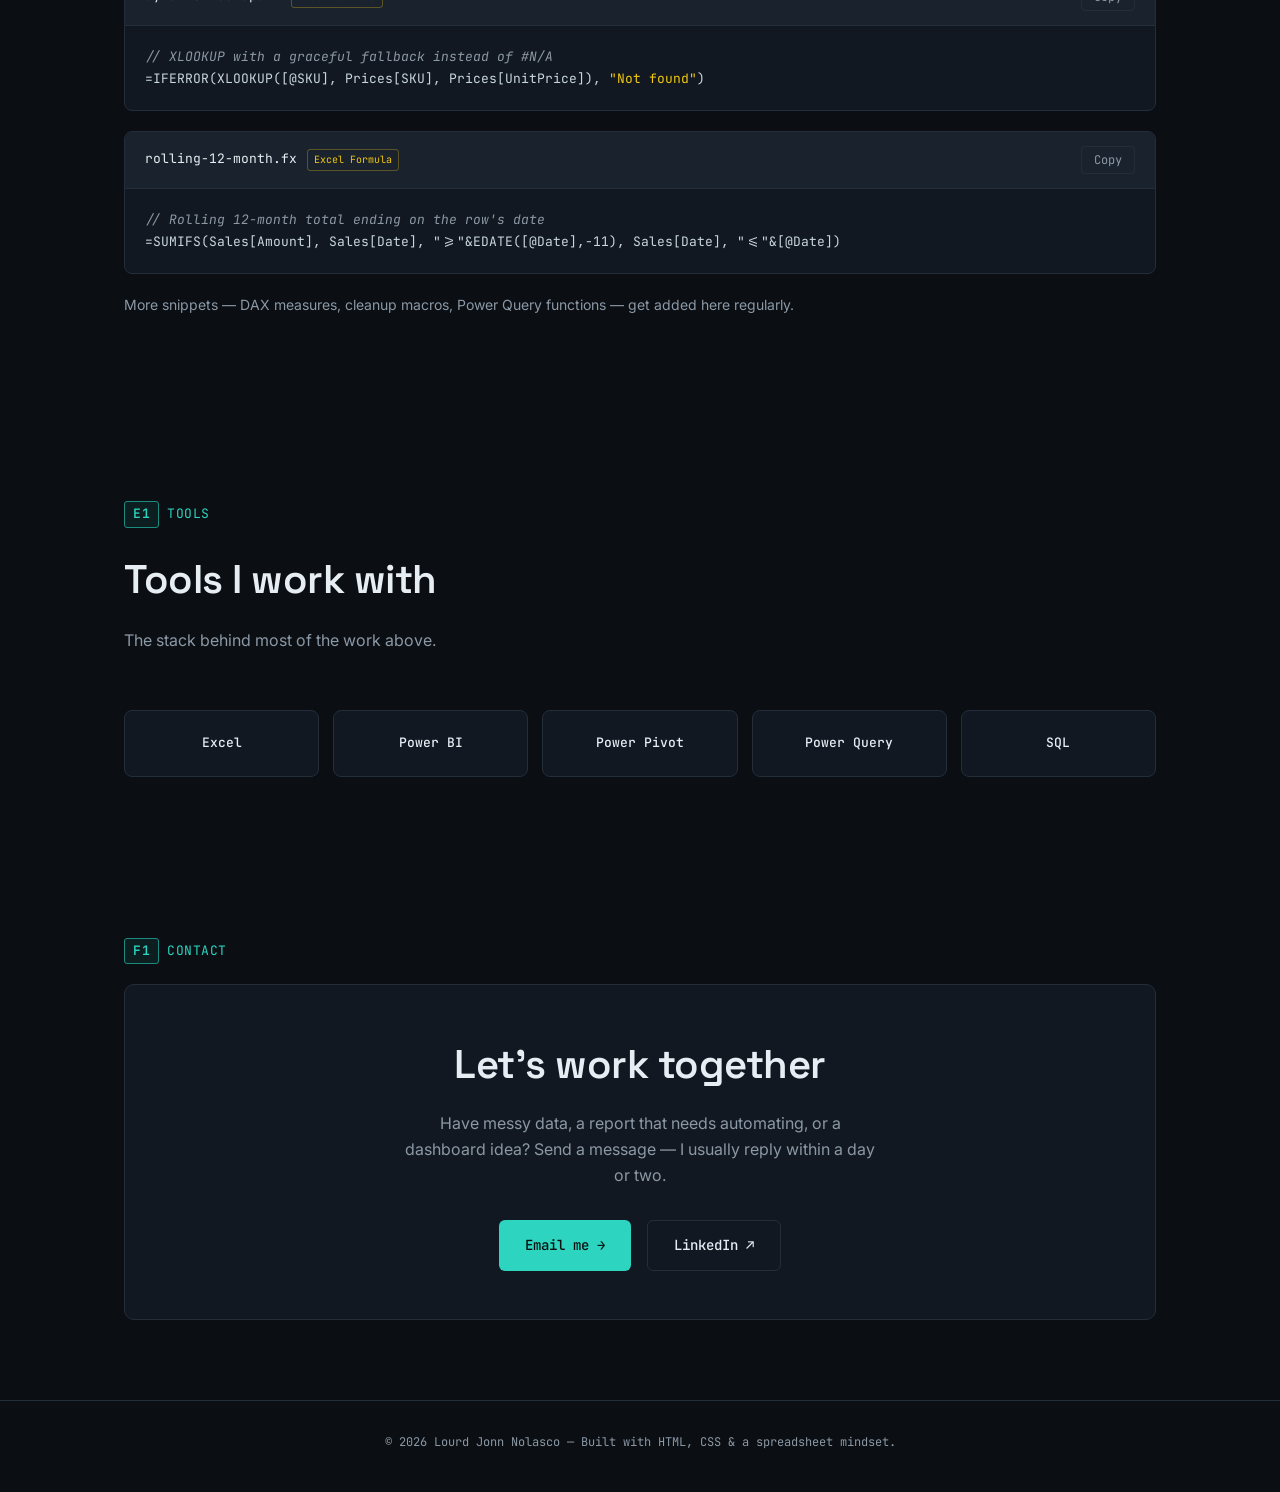
==== commit eff18ebc: "Update index.html" ====
--- a/index.html
+++ b/index.html
@@ -101,7 +101,7 @@
           <h3>Chocolate Sales EXCEL Dashboard </h3>
           <p>A mock 2024 Chocolate Sales Dashboard built in Excel to analyze revenue, profit, area performance, monthly targets, and top-performing brands. The project uses Power Query for data transformation, Power Pivot for data modeling, and DAX for business metrics and KPIs.</p>
           <!-- TODO: replace # with your YouTube / GitHub / live demo link -->
-          <a href="#" target="_blank" rel="noopener" class="project-link">View project ↗</a>
+          <a href="Project1" rel="noopener" class="project-link">View project ↗</a>
         </div>
       </div>
 
--- a/assets/css/style.css
+++ b/assets/css/style.css
@@ -48,7 +48,7 @@
 }
 
 /* NAV */
-nav{
+nav.site-nav{
   position:fixed;
   top:0;left:0;right:0;
   z-index:100;
@@ -95,7 +95,9 @@
 }
 .nav-cta:hover{background:var(--accent);color:#06110F;}
 
-.mobile-toggle{display:none;background:none;border:none;color:var(--text);font-size:22px;cursor:pointer;}
+@media (max-width:800px){
+  .nav-links{display:none;}
+}
 
 /* SECTION shared */
 section{
@@ -126,6 +128,7 @@
   margin-bottom:16px;
   letter-spacing:-0.5px;
 }
+h3{font-family:var(--font-display);font-weight:600;}
 .section-intro{
   color:var(--text-muted);
   max-width:560px;
@@ -232,6 +235,9 @@
   border:1px solid var(--border);
   border-radius:8px;
   padding:28px 24px;
+  display:flex;
+  flex-direction:column;
+  align-items:flex-start;
   transition:border-color .2s, transform .2s;
 }
 .service-card:hover{border-color:var(--accent-dim);transform:translateY(-3px);}
@@ -243,19 +249,23 @@
   display:block;
 }
 .service-card h3{
-  font-family:var(--font-display);
   font-size:19px;
-  font-weight:600;
   margin-bottom:10px;
 }
-.service-card p{color:var(--text-muted);font-size:14.5px;}
-
-/* SERVICES CTA (Let's start a project) */
-.services-cta{
-  margin-top:32px;
-  display:flex;
-  justify-content:center;
-}
+.service-card p{color:var(--text-muted);font-size:14.5px;margin-bottom:18px;flex:1;}
+.service-cta{
+  font-family:var(--font-mono);
+  font-size:12.5px;
+  color:var(--accent);
+  border:1px solid var(--accent-dim);
+  padding:8px 14px;
+  border-radius:5px;
+  display:inline-flex;
+  align-items:center;
+  gap:6px;
+  transition:all .2s;
+}
+.service-cta:hover{background:var(--accent);color:#06110F;}
 
 /* PROJECTS */
 .projects-grid{
@@ -264,11 +274,11 @@
   gap:20px;
 }
 .project-card{
+  display:flex;
+  flex-direction:column;
   border:1px solid var(--border);
   border-radius:8px;
   overflow:hidden;
-  display:flex;
-  flex-direction:column;
   color:var(--text-muted);
   background:var(--surface);
   transition:border-color .2s, transform .2s;
@@ -276,11 +286,11 @@
 .project-card:hover{border-color:var(--accent-dim);transform:translateY(-3px);}
 
 .project-thumb{
+  position:relative;
   width:100%;
   aspect-ratio:16/10;
   background:var(--surface-2);
   overflow:hidden;
-  position:relative;
   border-bottom:1px solid var(--border);
 }
 .project-thumb img{
@@ -288,13 +298,45 @@
   height:100%;
   object-fit:cover;
   display:block;
+  transition:transform .35s;
+}
+.project-card:hover .project-thumb img{transform:scale(1.06);}
+
+.project-thumb-overlay{
+  position:absolute;
+  inset:auto 0 0 0;
+  background:linear-gradient(to top, rgba(11,15,20,0.92), transparent);
+  color:var(--accent);
+  font-family:var(--font-mono);
+  font-size:12px;
+  padding:24px 16px 10px;
+  opacity:0;
+  transition:opacity .2s;
+}
+.project-card:hover .project-thumb-overlay{opacity:1;}
+
+/* Fallback shown when a thumbnail image fails to load (placeholder state) */
+.project-thumb.no-thumb img{display:none;}
+.project-thumb.no-thumb::after{
+  content:'Add a thumbnail (JPG / PNG / GIF) in /projects';
+  position:absolute;
+  inset:0;
+  display:flex;
+  align-items:center;
+  justify-content:center;
+  text-align:center;
+  padding:20px;
+  font-family:var(--font-mono);
+  font-size:12px;
+  color:var(--text-muted);
+  background:repeating-linear-gradient(45deg, var(--surface), var(--surface) 10px, var(--surface-2) 10px, var(--surface-2) 20px);
 }
 
 .project-body{
-  padding:24px;
+  padding:20px 22px 24px;
+  flex:1;
   display:flex;
   flex-direction:column;
-  flex:1;
 }
 .project-card .ref{
   font-family:var(--font-mono);
@@ -302,13 +344,11 @@
   color:var(--text-muted);
 }
 .project-card h3{
-  font-family:var(--font-display);
   font-size:17px;
   color:var(--text);
-  font-weight:600;
-  margin:14px 0 8px;
-}
-.project-card p{font-size:14px;margin-bottom:16px;}
+  margin:12px 0 8px;
+}
+.project-card p{font-size:14px;flex:1;}
 .project-card .status{
   font-family:var(--font-mono);
   font-size:11px;
@@ -317,25 +357,9 @@
   display:inline-block;
   padding:3px 8px;
   border-radius:3px;
-  margin-top:auto;
-  margin-bottom:16px;
+  margin-top:16px;
   width:fit-content;
 }
-.project-link{
-  font-family:var(--font-mono);
-  font-size:13px;
-  padding:10px 18px;
-  border-radius:6px;
-  border:1px solid var(--accent-dim);
-  color:var(--accent);
-  display:inline-flex;
-  align-items:center;
-  gap:6px;
-  width:fit-content;
-  transition:all .2s;
-  margin-top:auto;
-}
-.project-link:hover{background:var(--accent);color:#06110F;}
 
 /* RESOURCES */
 .resource-block{
@@ -445,13 +469,13 @@
   color:var(--text-muted);
   border-top:1px solid var(--border);
   margin-top:20px;
+  position:relative;
+  z-index:1;
 }
 
 @media (max-width:800px){
   .services-grid, .projects-grid{grid-template-columns:1fr;}
   .tools-grid{grid-template-columns:repeat(2,1fr);}
-  .nav-links{display:none;}
-  .mobile-toggle{display:block;}
 }
 
 @media (prefers-reduced-motion:reduce){
@@ -463,3 +487,146 @@
   outline:2px solid var(--accent);
   outline-offset:2px;
 }
+
+
+
+/* ===== COVER ===== */
+.cover{
+  min-height:100svh;
+  display:flex;
+  flex-direction:column;
+  align-items:center;
+  justify-content:center;
+  text-align:center;
+  padding:120px 24px 0;
+  position:relative;
+}
+.cover-inner{
+  max-width:820px;
+  margin:0 auto;
+  width:100%;
+  display:flex;
+  flex-direction:column;
+  align-items:center;
+}
+.cover h1{
+  font-family:var(--font-display);
+  font-weight:700;
+  font-size:clamp(36px,7vw,72px);
+  line-height:1.05;
+  letter-spacing:-1.5px;
+  margin-bottom:18px;
+  max-width:820px;
+}
+.cover-sub{
+  font-family:var(--font-mono);
+  color:var(--text-muted);
+  font-size:clamp(14px,2vw,17px);
+  max-width:560px;
+  margin:0 auto;
+}
+.scroll-hint{
+  position:absolute;
+  bottom:36px;
+  left:50%;
+  transform:translateX(-50%);
+  font-family:var(--font-mono);
+  font-size:12px;
+  color:var(--text-muted);
+  animation:bob 2s ease-in-out infinite;
+}
+@keyframes bob{
+  0%,100%{transform:translate(-50%,0);}
+  50%{transform:translate(-50%,6px);}
+}
+
+/* ===== OVERVIEW ===== */
+.overview-grid{
+  display:grid;
+  grid-template-columns:1.1fr 1fr;
+  gap:40px;
+  align-items:center;
+}
+.overview-video{
+  border:1px solid var(--border);
+  border-radius:10px;
+  overflow:hidden;
+  background:var(--surface);
+}
+.overview-video video{
+  width:100%;
+  display:block;
+}
+.overview-text{color:var(--text-muted);font-size:16px;}
+
+/* ===== SPLIT BLOCKS (Business Question / Features) ===== */
+.split-block{
+  display:flex;
+  align-items:center;
+  gap:40px;
+  margin-bottom:64px;
+}
+.split-block:last-child{margin-bottom:0;}
+.split-block.reverse{flex-direction:row-reverse;}
+.split-image{
+  flex:0 0 42%;
+  width:42%;
+  aspect-ratio:4/3;
+  border-radius:10px;
+  border:1px solid var(--border);
+  background:var(--surface);
+  object-fit:cover;
+}
+.split-content{flex:1;min-width:0;}
+.split-block h3{
+  font-size:19px;
+  margin-bottom:10px;
+}
+.split-text{color:var(--text-muted);font-size:15.5px;}
+
+/* ===== TOOLS TABLE ===== */
+.tools-table{
+  width:100%;
+  border-collapse:collapse;
+  border:1px solid var(--border);
+  border-radius:8px;
+  overflow:hidden;
+  font-size:14.5px;
+}
+.tools-table thead th{
+  text-align:left;
+  font-family:var(--font-mono);
+  font-size:12px;
+  letter-spacing:0.5px;
+  color:var(--accent-2);
+  background:var(--surface-2);
+  padding:14px 20px;
+  border-bottom:1px solid var(--border);
+}
+.tools-table tbody td{
+  padding:14px 20px;
+  border-bottom:1px solid var(--border);
+  color:var(--text-muted);
+}
+.tools-table tbody tr:last-child td{border-bottom:none;}
+.tools-table tbody td:first-child{
+  color:var(--text);
+  font-family:var(--font-mono);
+  font-size:13.5px;
+  white-space:nowrap;
+}
+.tools-table tbody tr:hover td{background:rgba(45,212,191,0.04);}
+
+/* ===== IMPACT ===== */
+.section-text{
+  color:var(--text-muted);
+  font-size:16px;
+  max-width:700px;
+}
+
+/* ===== RESPONSIVE ===== */
+@media (max-width:800px){
+  .overview-grid{grid-template-columns:1fr;}
+  .split-block, .split-block.reverse{flex-direction:column;align-items:stretch;}
+  .split-image{width:100%;flex:none;}
+}
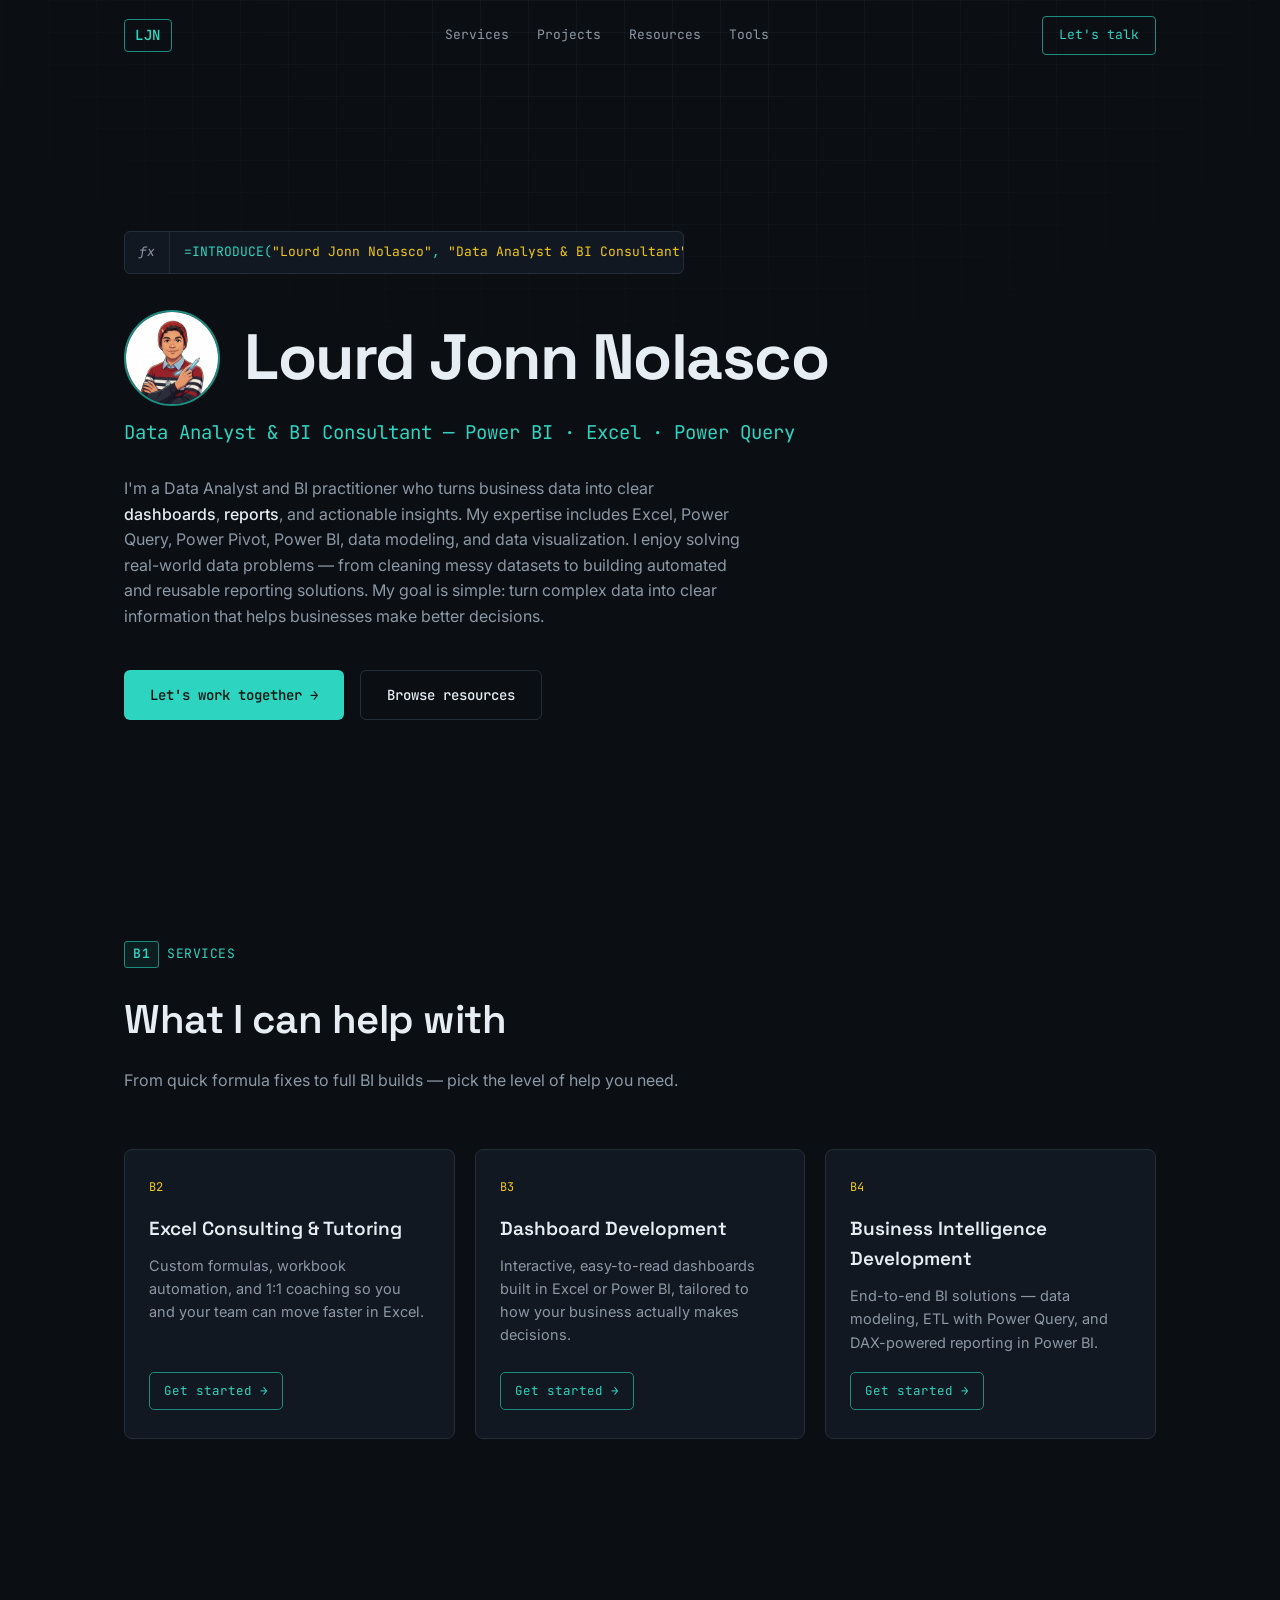
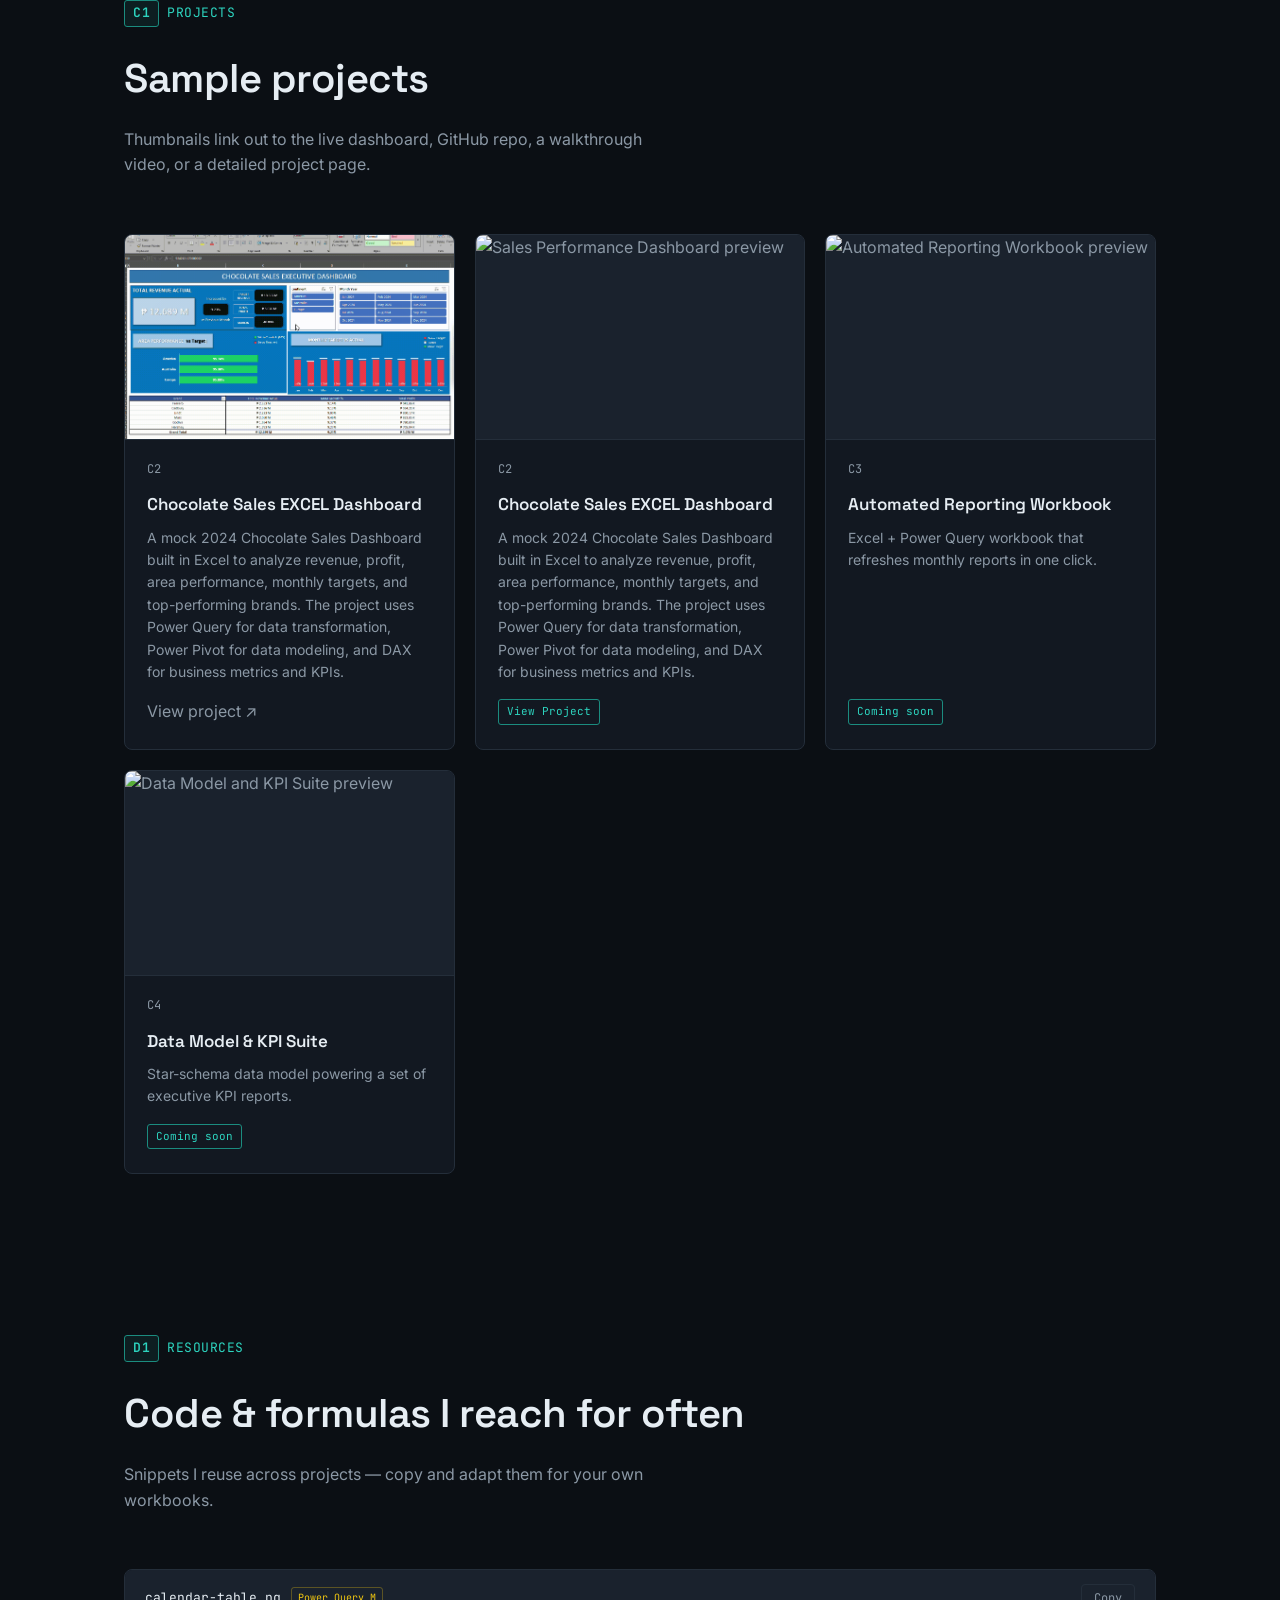
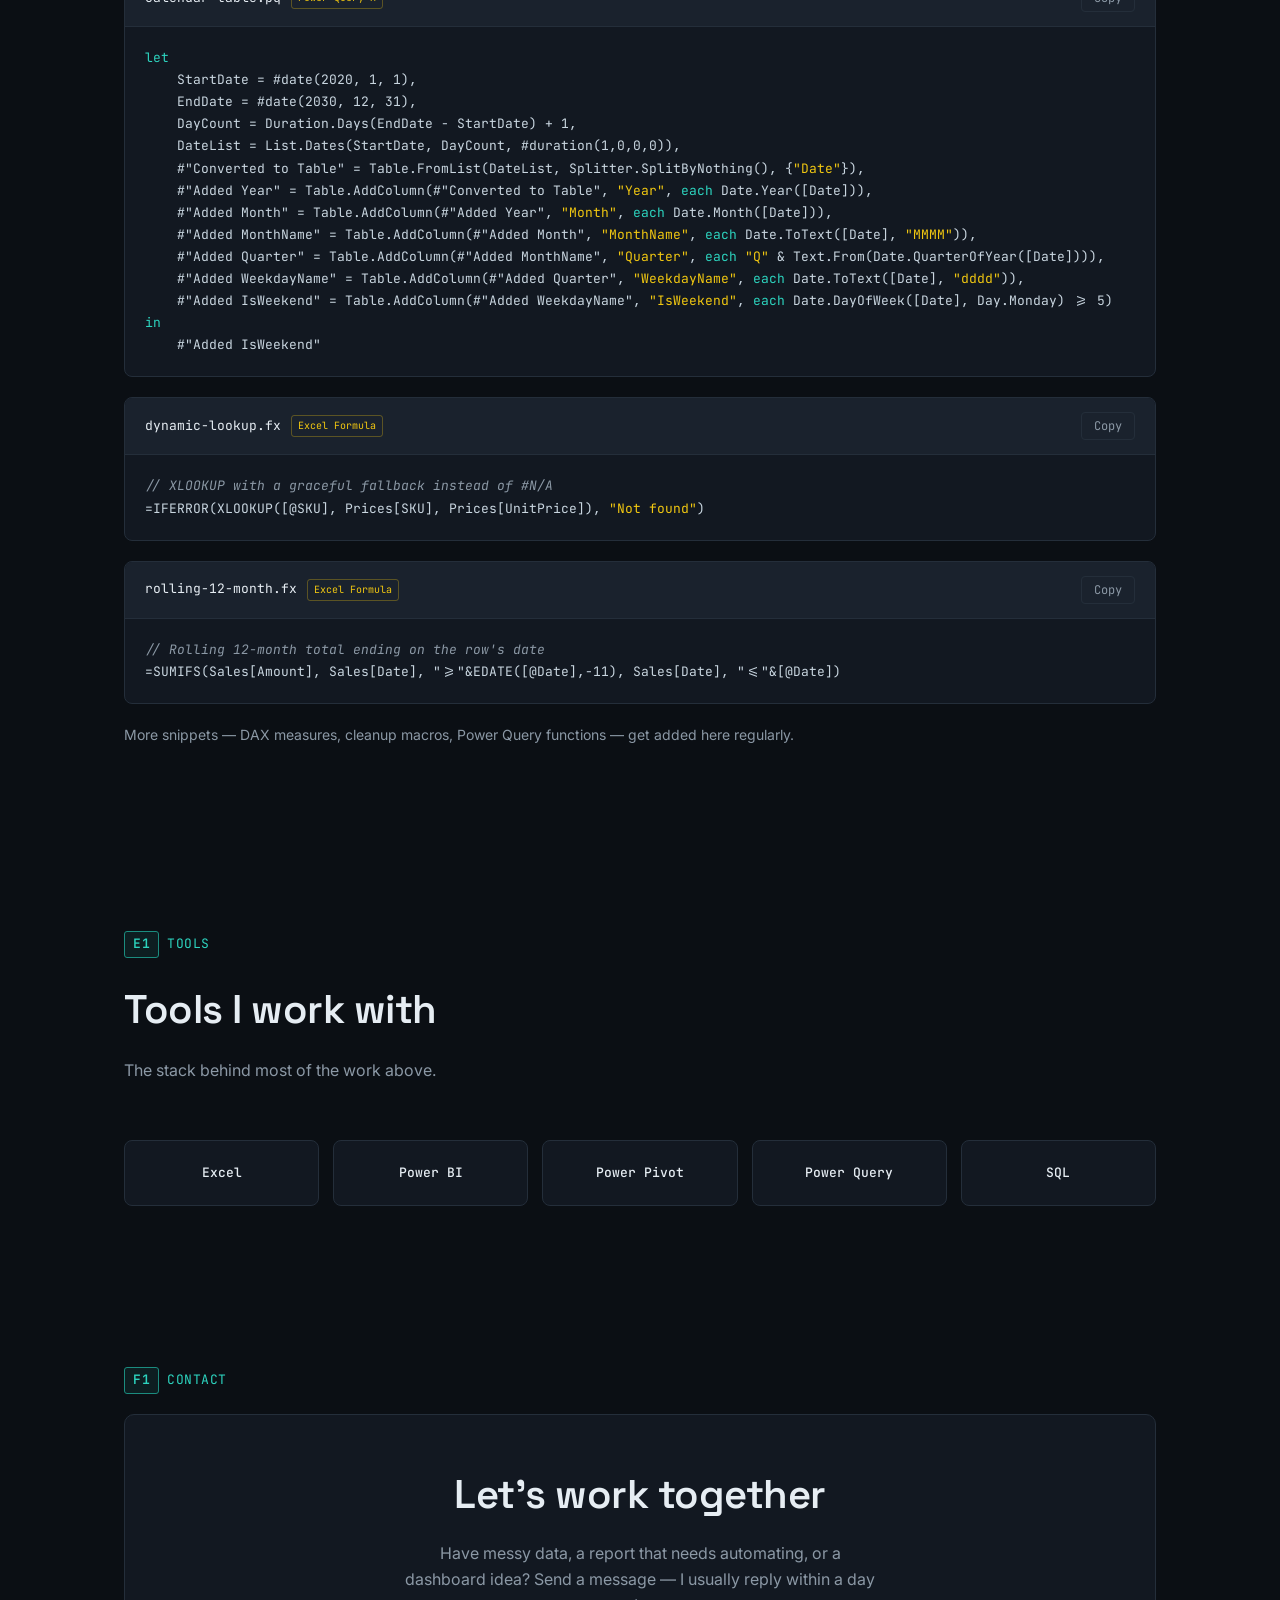
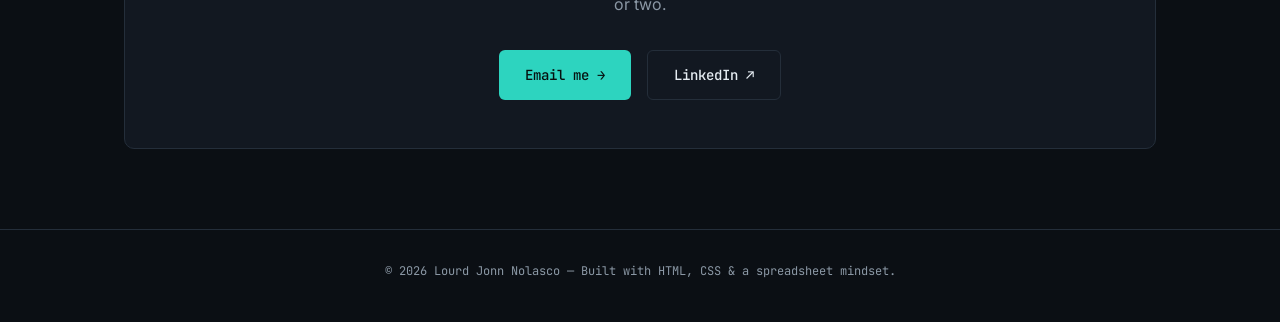
==== commit a5435a6d: "Update index.html" ====
--- a/index.html
+++ b/index.html
@@ -64,30 +64,32 @@
         <span class="service-ref">B2</span>
         <h3>Excel Consulting &amp; Tutoring</h3>
         <p>Custom formulas, workbook automation, and 1:1 coaching so you and your team can move faster in Excel.</p>
+        <!-- Replace # with your Google Form link -->
+        <a href="#" target="_blank" rel="noopener" class="service-cta">Get started →</a>
       </div>
       <div class="service-card">
         <span class="service-ref">B3</span>
         <h3>Dashboard Development</h3>
         <p>Interactive, easy-to-read dashboards built in Excel or Power BI, tailored to how your business actually makes decisions.</p>
+        <!-- Replace # with your Google Form link -->
+        <a href="#" target="_blank" rel="noopener" class="service-cta">Get started →</a>
       </div>
       <div class="service-card">
         <span class="service-ref">B4</span>
         <h3>Business Intelligence Development</h3>
         <p>End-to-end BI solutions — data modeling, ETL with Power Query, and DAX-powered reporting in Power BI.</p>
-      </div>
-    </div>
-
-    <!-- TODO: replace # with your actual Google Form link -->
-    <div class="services-cta">
-      <a href="#" target="_blank" rel="noopener" class="btn btn-primary" id="start-project-btn">Let's start a project →</a>
-    </div>
-  </section>
+        <!-- Replace # with your Google Form link -->
+        <a href="#" target="_blank" rel="noopener" class="service-cta">Get started →</a>
+      </div>
+    </div>
+  </section>
+
 
   <!-- PROJECTS -->
   <section id="projects">
     <span class="eyebrow"><span class="cell">C1</span> PROJECTS</span>
     <h2>Sample projects</h2>
-    <p class="section-intro">A few things I've worked on — click through for the full write-up, repo, or demo.</p>
+    <p class="section-intro">Thumbnails link out to the live dashboard, GitHub repo, a walkthrough video, or a detailed project page.</p>
     <div class="projects-grid">
 
       <!-- Project 1 -->
@@ -104,32 +106,49 @@
           <a href="Project1" rel="noopener" class="project-link">View project ↗</a>
         </div>
       </div>
-
-      <!-- Project 2 -->
-      <div class="project-card">
-        <div class="project-thumb">
-          <img src="assets/images/projects/automated-reporting.gif" alt="Automated Reporting Workbook preview">
+      
+      <!-- Project 1 -->
+      <a class="project-card" href="Project1.html">
+        <div class="project-thumb">
+          <img src="projects/project-1-thumb.jpg" alt="Sales Performance Dashboard preview" loading="lazy">
+          <span class="project-thumb-overlay">View project ↗</span>
+        </div>
+        <div class="project-body">
+          <span class="ref">C2</span>
+          <h3>Chocolate Sales EXCEL Dashboard</h3>
+          <p>A mock 2024 Chocolate Sales Dashboard built in Excel to analyze revenue, profit, area performance, monthly targets, and top-performing brands. 
+            The project uses Power Query for data transformation, Power Pivot for data modeling, and DAX for business metrics and KPIs.</p>
+          <span class="status">View Project</span>
+        </div>
+      </a>
+
+      <!-- Project 3 -->
+      <a class="project-card" href="projects/template.html">
+        <div class="project-thumb">
+          <img src="projects/project-2-thumb.gif" alt="Automated Reporting Workbook preview" loading="lazy">
+          <span class="project-thumb-overlay">View project ↗</span>
         </div>
         <div class="project-body">
           <span class="ref">C3</span>
           <h3>Automated Reporting Workbook</h3>
           <p>Excel + Power Query workbook that refreshes monthly reports in one click.</p>
-          <a href="#" target="_blank" rel="noopener" class="project-link">View project ↗</a>
-        </div>
-      </div>
-
-      <!-- Project 3 -->
-      <div class="project-card">
-        <div class="project-thumb">
-          <img src="assets/images/projects/kpi-suite.gif" alt="Data Model and KPI Suite preview">
+          <span class="status">Coming soon</span>
+        </div>
+      </a>
+
+      <!-- Project 4 -->
+      <a class="project-card" href="projects/template.html">
+        <div class="project-thumb">
+          <img src="projects/project-3-thumb.jpg" alt="Data Model and KPI Suite preview" loading="lazy">
+          <span class="project-thumb-overlay">View project ↗</span>
         </div>
         <div class="project-body">
           <span class="ref">C4</span>
           <h3>Data Model &amp; KPI Suite</h3>
           <p>Star-schema data model powering a set of executive KPI reports.</p>
-          <a href="#" target="_blank" rel="noopener" class="project-link">View project ↗</a>
-        </div>
-      </div>
+          <span class="status">Coming soon</span>
+        </div>
+      </a>
 
     </div>
   </section>
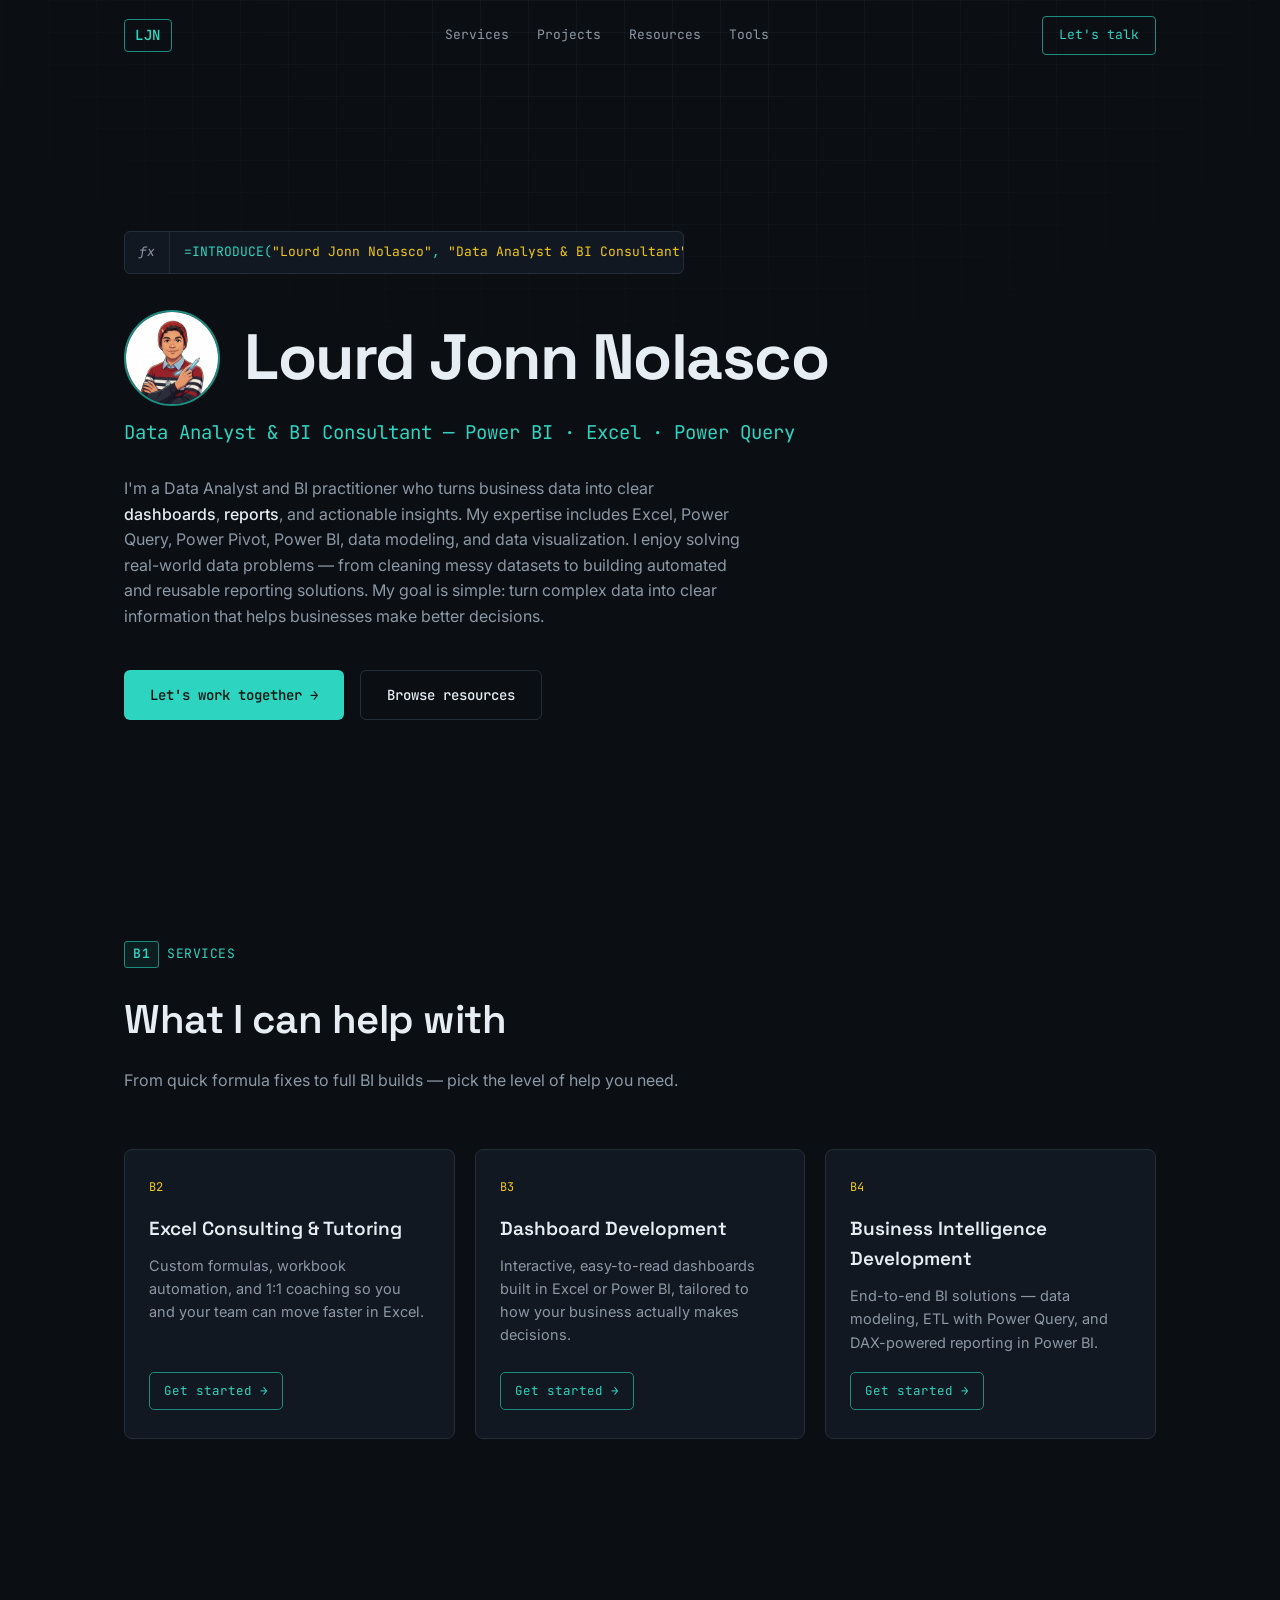
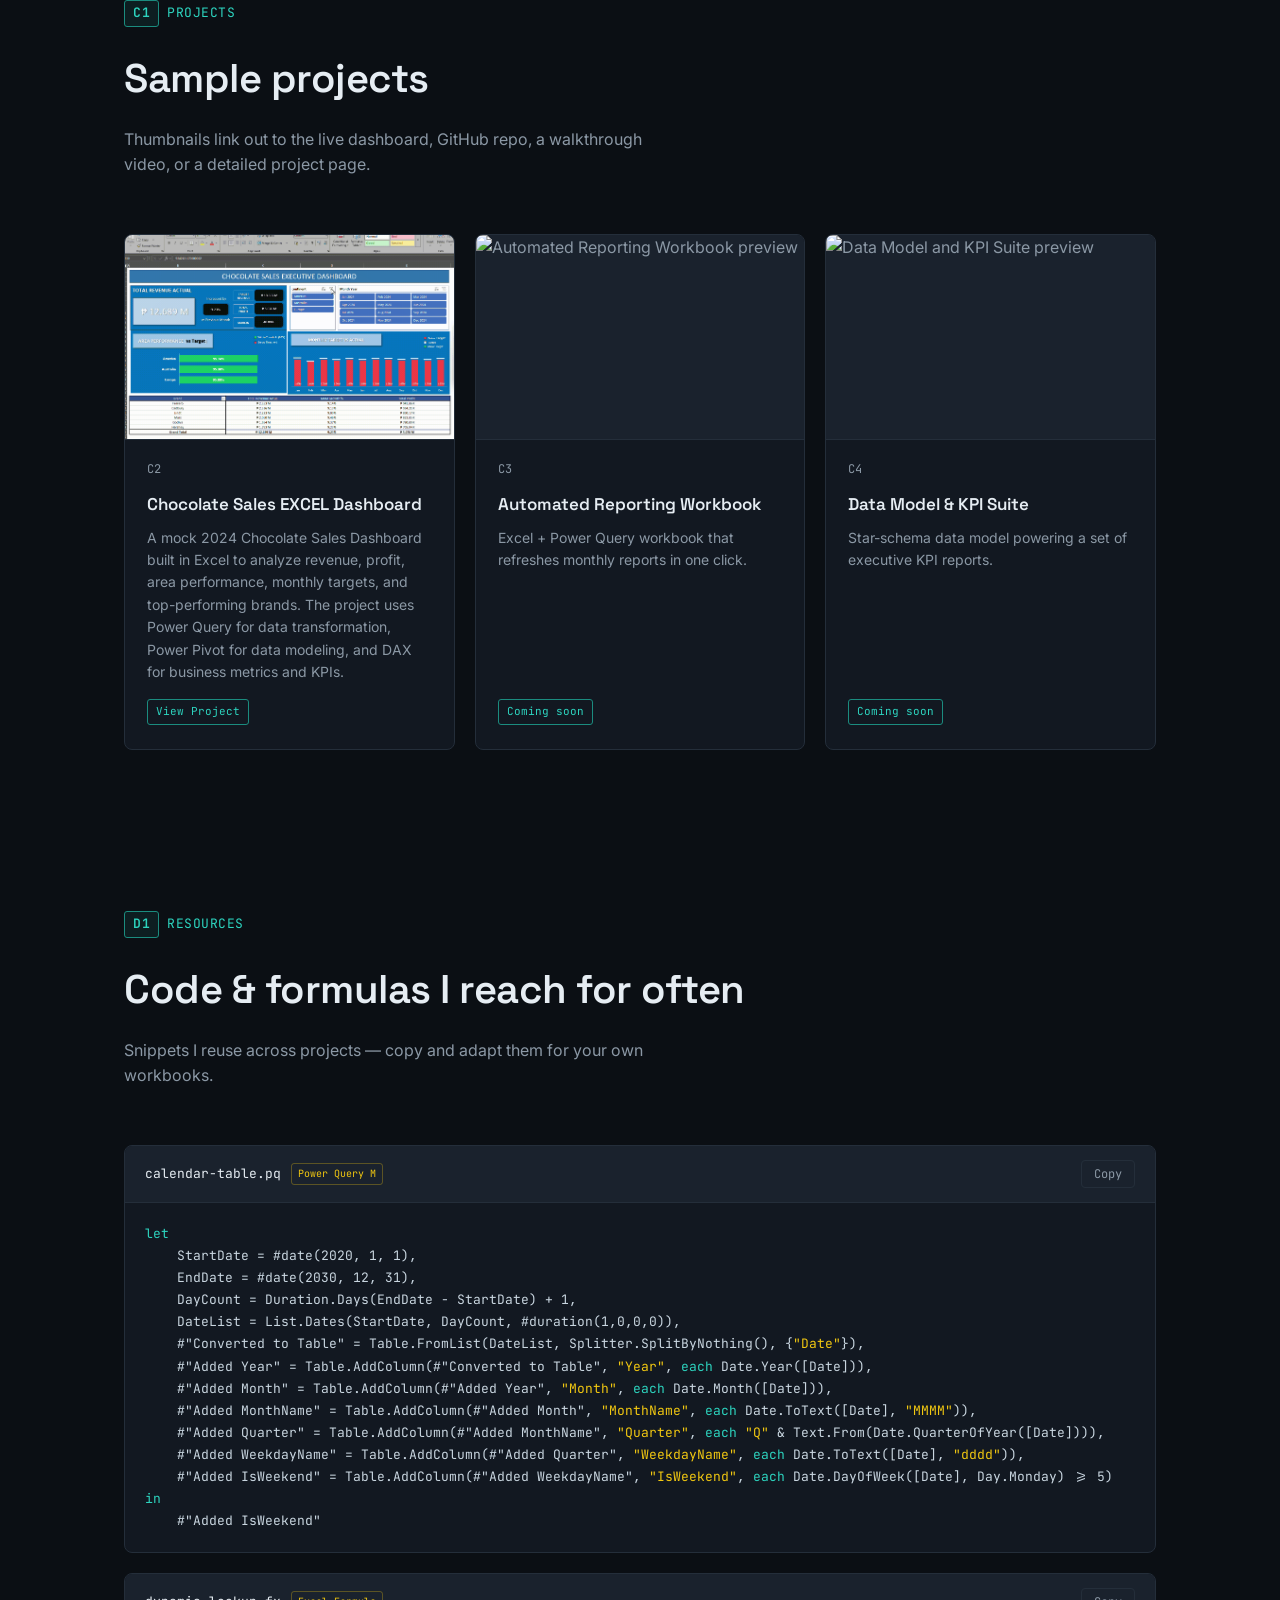
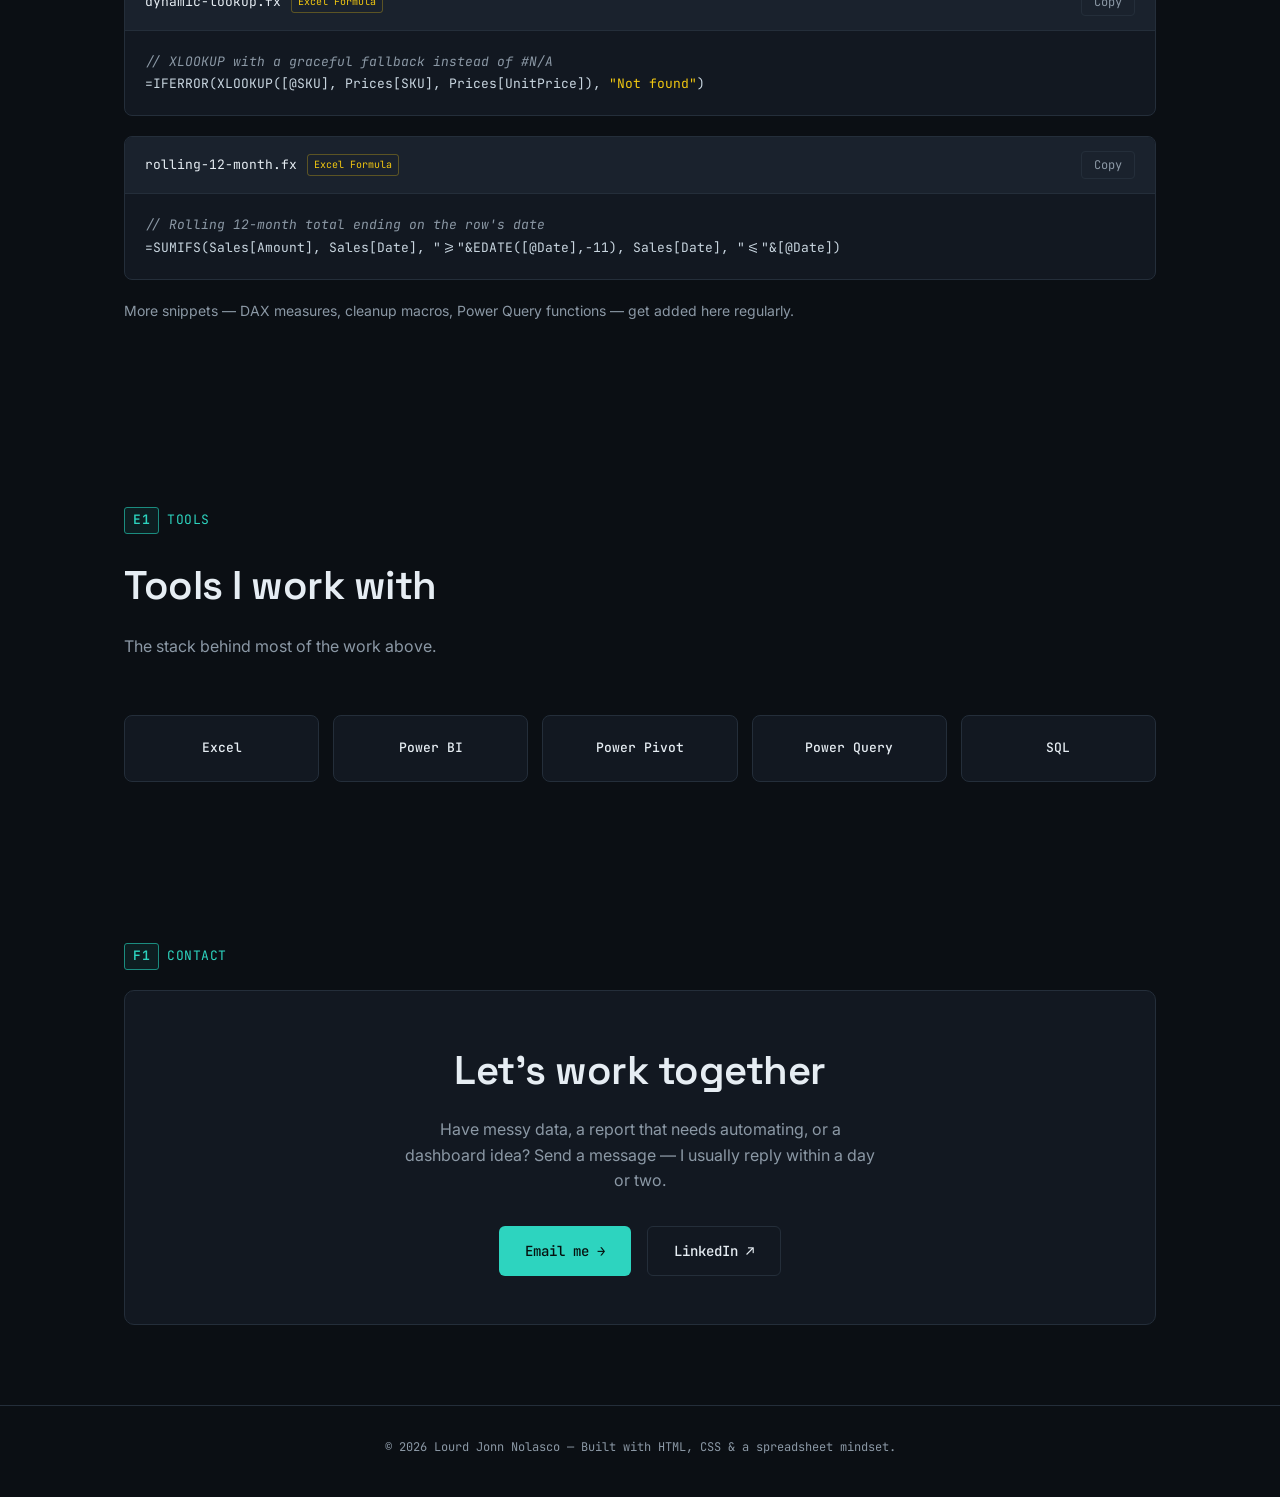
==== commit 3dcb177a: "Update index.html" ====
--- a/index.html
+++ b/index.html
@@ -93,24 +93,9 @@
     <div class="projects-grid">
 
       <!-- Project 1 -->
-      <div class="project-card">
-        <div class="project-thumb">
-          <!-- TODO: replace with your thumbnail image or GIF, e.g. assets/images/projects/sales-dashboard.gif -->
-          <img src="assets/images/projects/Excel Project 1 - Chocolate Sales Dashboard GIF.gif" alt="Excel Project 1 - Chocolate Sales Dashboard GIF">
-        </div>
-        <div class="project-body">
-          <span class="ref">C2</span>
-          <h3>Chocolate Sales EXCEL Dashboard </h3>
-          <p>A mock 2024 Chocolate Sales Dashboard built in Excel to analyze revenue, profit, area performance, monthly targets, and top-performing brands. The project uses Power Query for data transformation, Power Pivot for data modeling, and DAX for business metrics and KPIs.</p>
-          <!-- TODO: replace # with your YouTube / GitHub / live demo link -->
-          <a href="Project1" rel="noopener" class="project-link">View project ↗</a>
-        </div>
-      </div>
-      
-      <!-- Project 1 -->
       <a class="project-card" href="Project1.html">
         <div class="project-thumb">
-          <img src="projects/project-1-thumb.jpg" alt="Sales Performance Dashboard preview" loading="lazy">
+          <img src="assets/images/projects/Excel Project 1 - Chocolate Sales Dashboard GIF.gif" alt="Excel Project 1 - Chocolate Sales Dashboard GIF">
           <span class="project-thumb-overlay">View project ↗</span>
         </div>
         <div class="project-body">
@@ -122,7 +107,7 @@
         </div>
       </a>
 
-      <!-- Project 3 -->
+      <!-- Project 2 -->
       <a class="project-card" href="projects/template.html">
         <div class="project-thumb">
           <img src="projects/project-2-thumb.gif" alt="Automated Reporting Workbook preview" loading="lazy">
@@ -136,7 +121,7 @@
         </div>
       </a>
 
-      <!-- Project 4 -->
+      <!-- Project 3 -->
       <a class="project-card" href="projects/template.html">
         <div class="project-thumb">
           <img src="projects/project-3-thumb.jpg" alt="Data Model and KPI Suite preview" loading="lazy">
